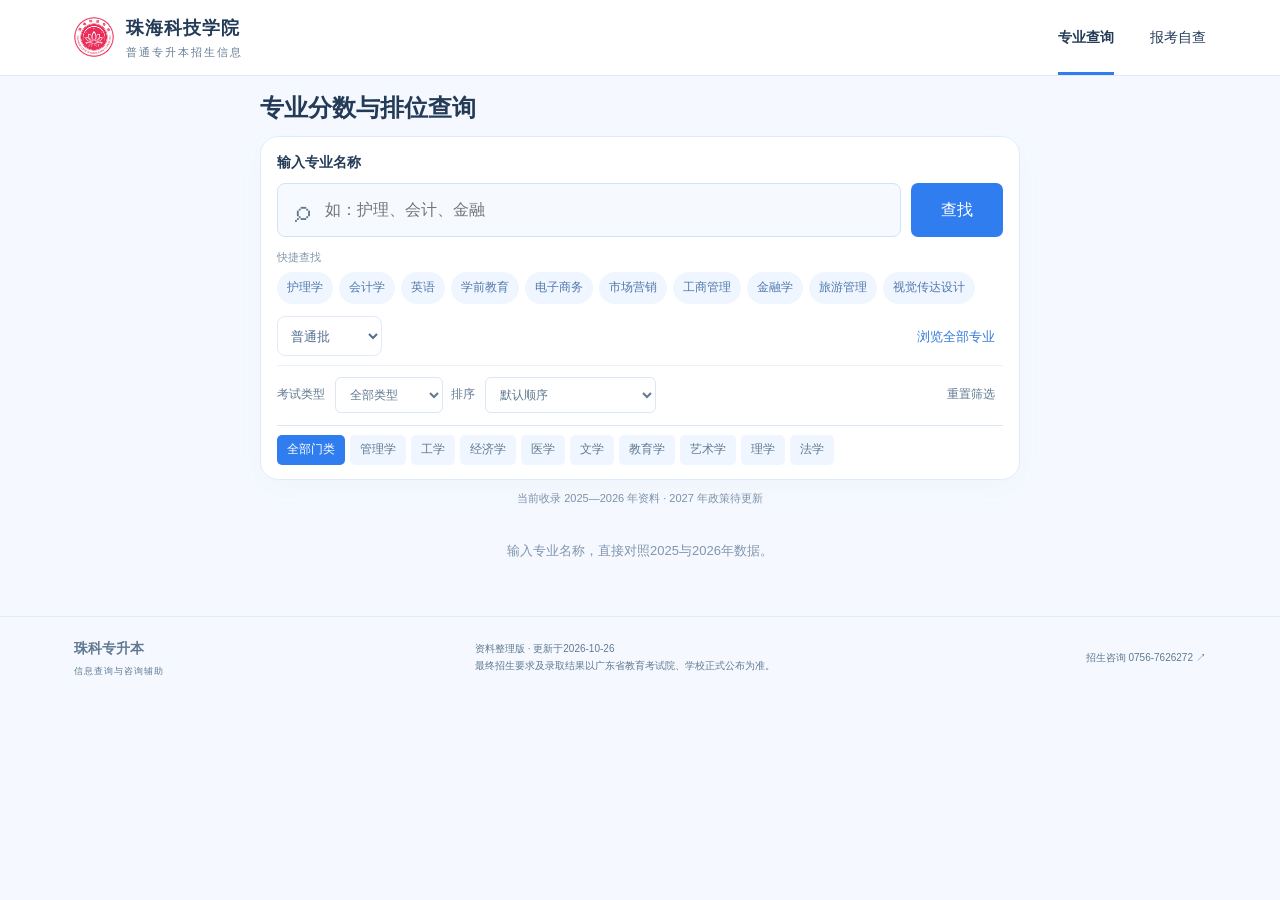
==== index.html @ 2c5d5de9 "Show filters, compact eligibility form and add school logo" ====
<!doctype html>
<html lang="zh-CN">
<head>
<meta charset="utf-8"><meta name="viewport" content="width=device-width,initial-scale=1,viewport-fit=cover">
<meta name="theme-color" content="#307df0"><meta name="description" content="珠海科技学院普通专升本专业、招生计划、历年分数排位与报考条件查询。免费使用，无需登录。">
<title>珠科专升本 · 招生信息查询</title>
<link rel="icon" href="favicon.svg" type="image/svg+xml"><link rel="stylesheet" href="style.css?v=20261026-9">
<script defer src="data.js?v=20261026-9"></script><script defer src="eligibility.js"></script><script defer src="comparison.js?v=20261026-9"></script><script defer src="app.js?v=20261026-9"></script>
</head>
<body>
<header class="header"><a class="brand" href="#majors"><img class="school-logo" src="school-logo.jpg" alt="珠海科技学院校徽" width="40" height="40"><span>珠海科技学院<small>普通专升本招生信息</small></span></a><nav aria-label="主导航"><a href="#majors" data-nav="majors">专业查询</a><a href="#eligibility" data-nav="eligibility">报考自查</a></nav></header>
<main>
<section id="majors" class="page">
<h1 class="query-heading">专业分数与排位查询</h1>
<section class="search-panel" aria-label="专业检索"><form id="searchForm" role="search"><label for="search" class="search-label">输入专业名称</label><div class="search-line"><div class="searchbox"><span aria-hidden="true">⌕</span><input id="search" type="search" placeholder="如：护理、会计、金融" aria-label="输入专业名称" enterkeyhint="search" autocomplete="off"></div><button type="submit" class="button search-submit">查找</button></div></form>
<div class="quick-search"><span>快捷查找</span><button data-query="护理学">护理学</button><button data-query="会计学">会计学</button><button data-query="英语">英语</button><button data-query="学前教育">学前教育</button><button data-query="电子商务">电子商务</button><button data-query="市场营销">市场营销</button><button data-query="工商管理">工商管理</button><button data-query="金融学">金融学</button><button data-query="旅游管理">旅游管理</button><button data-query="视觉传达设计">视觉传达设计</button></div>
<div class="primary-filters"><label><span class="sr-only">招生批次</span><select id="batch"><option>普通批</option><option>退役士兵批</option><option>建档立卡批</option></select></label><button id="browseAll" class="text-button">浏览全部专业</button></div>
<div class="advanced-filters" aria-label="专业筛选"><div class="filter-row"><label>考试类型<select id="exam"><option value="">全部类型</option><option>统考</option><option>校考</option><option>综合考查</option></select></label><label>排序<select id="sort"><option value="code">默认顺序</option><option value="min">2026最低分从低到高</option><option value="plan">计划人数从多到少</option></select></label><button id="reset" class="text-button">重置筛选</button></div><div id="categories" class="chips" aria-label="按学科门类筛选"></div></div>
</section>
<p class="query-notice">当前收录 2025—2026 年资料 · 2027 年政策待更新</p>
<p id="searchStart" class="search-start">输入专业名称，直接对照2025与2026年数据。</p>
<div id="resultSection" hidden><div class="results-bar"><p id="resultCount" aria-live="polite"></p></div>
<p id="batchNote" class="data-note"></p><div id="results" class="cards"></div><div class="load-more"><button id="loadMore" class="quiet" hidden>再显示12个专业</button></div></div>

</section>
<section id="eligibility" class="page" hidden><div class="page-heading"><p class="eyebrow">ELIGIBILITY CHECK</p><h1>报考条件自查</h1></div><div class="notice"><span class="dot"></span><p><strong>仅适用2026年。</strong>报名已结束，下一年度须核对新政策；结果仅供参考，专业限制另行核验。</p></div><div class="check-layout"><form id="checkForm" class="panel"><div class="section-heading"><h2>基本情况</h2><span class="muted">无需个人身份信息</span></div><div class="form-grid"><label>报考通道<select required name="route"><option value="">请选择</option><option value="normal">普通专升本</option><option value="veteran">退役大学生士兵专项</option></select></label><label>不得报考情形<select required name="excluded"><option value="">请选择</option><option value="no">无以下情形</option><option value="yes">存在以下任一情形</option><option value="unknown">不确定</option></select><small>普通高校非应届在校生（含保留学籍）；考试停考期内；刑事处罚尚在处罚期内。</small></label><label>户籍情况<select required name="hukou"><option value="">请选择</option><option value="gd">广东省户籍</option><option value="other">非广东省户籍</option><option value="unknown">不确定</option></select></label><label>专科毕业情况<select required name="education"><option value="">请选择</option><option value="current">普通高校应届专科毕业生</option><option value="previous">普通高校往届专科毕业生</option><option value="nonfull">成人教育 / 自考 / 网络教育专科</option><option value="other">其他或不确定</option></select></label></div><div id="conditionalFields"></div><button type="submit" class="button">查看自查结果 <span>→</span></button><button type="reset" class="text-button">重新填写</button><p class="muted privacy">答案仅在本页处理，不上传、不保存。</p></form></div><div id="checkResult" aria-live="polite"></div><details class="faq faq-group"><summary>常见问题（4）</summary><details><summary>外省户籍、往届毕业，可以报考吗？</summary><p>2026年普通专升本一般条件中，非广东户籍的相关通道仅面向符合条件的普通高校应届专科毕业生。退役大学生士兵另按专项政策核验。请查看政策原文，勿把本年度规则直接用于下一年度。</p></details><details><summary>自考、成人大专能报吗？</summary><p>按2026年政策，需具有广东户籍连续满3年，基本医疗保险与基本养老保险在广东缴费均累计满1年，并符合专科毕业证日期等要求。已办理2025年12月自考毕业但暂未领证的情形，须按文件进行毕业情况验证。</p></details><details><summary>退役士兵“免试”是否完全不用考？</summary><p>免文化课考试不等于完全免考。学校按专项简章组织综合考查；立功奖励等特殊情形另按政策执行。资格和前置专业要求仍须审核。</p></details><details><summary>达到去年的最低分，就一定能录取吗？</summary><p>不能据此确定。计划、报考人数、试题难度、科目组和志愿情况都会变化。不同科目或不同口径的排位也不能直接比较，最终以当年正式投档录取为准。</p></details></details><div class="policy-links"><a href="https://eea.gd.gov.cn/ptgk/content/post_4802287.html" target="_blank" rel="noopener">2026政策原文 ↗</a><a href="https://zsb.zcst.edu.cn/2025/1219/c4470a188655/page.htm" target="_blank" rel="noopener">招生简章 ↗</a></div></section>
</main>
<footer><div class="footer-brand">珠科专升本 <span>信息查询与咨询辅助</span></div><p>资料整理版 · 更新于2026-10-26<br>最终招生要求及录取结果以广东省教育考试院、学校正式公布为准。</p><a href="tel:07567626272">招生咨询 0756-7626272 ↗</a></footer>
<dialog id="shareDialog" aria-labelledby="shareTitle"><div class="dialog-top"><h2 id="shareTitle">分享这个专业</h2><button data-close aria-label="关闭分享">×</button></div><div class="share-content"><p>复制链接，发送到微信即可查询同一专业。</p><input id="shareUrl" readonly aria-label="专业分享链接"><button id="copyBtn" class="button">复制链接</button><p id="copyStatus" aria-live="polite"></p></div></dialog>
<div id="toast" role="status"></div><noscript>请启用浏览器 JavaScript 以使用查询功能。可直接在珠海科技学院招生网查看正式资料。</noscript>
</body></html>
---- style.css ----
:root{--green:#307df0;--leaf:#477cc7;--ink:#243b58;--muted:#697e96;--line:#e1eaf5;--cream:#f5f9ff;--lime:#dceeff;--white:#fff;--radius:14px}*{box-sizing:border-box}html{scroll-behavior:smooth;scroll-padding-top:95px}body{margin:0;background:var(--cream);color:var(--ink);font-family:-apple-system,BlinkMacSystemFont,"PingFang SC","Microsoft YaHei",sans-serif;line-height:1.65;font-size:15px}button,input,select{font:inherit}button,a,input,select,summary{-webkit-tap-highlight-color:transparent}button,a{touch-action:manipulation}a{color:inherit;text-decoration:none}button{cursor:pointer}button:disabled{opacity:.45;cursor:not-allowed}:focus-visible{outline:3px solid #77a78c;outline-offset:3px}button{border:0}button,select{min-height:42px}a[target]{overflow-wrap:anywhere}.header{height:94px;padding:0 5.8%;display:flex;align-items:center;gap:40px;border-bottom:1px solid var(--line);background:#f8fbff;position:sticky;top:0;z-index:10}.brand{display:flex;align-items:center;gap:12px;font-size:18px;font-weight:650;letter-spacing:1px}.brand small{font-size:11px;letter-spacing:2px;display:block;color:var(--muted);font-weight:400}.seal{width:44px;height:44px;background:var(--green);border:4px double #f5f8ed;color:#fff;border-radius:50%;display:grid;place-items:center;font-family:serif;font-size:14px;letter-spacing:0}.header nav{margin-left:auto;display:flex;gap:36px;height:100%;align-items:center}.header nav a{height:100%;display:flex;align-items:center;position:relative;font-size:14px}.header nav a.active{font-weight:650}.header nav a.active:after{content:"";height:3px;background:var(--green);position:absolute;bottom:0;left:0;right:0}.quiet{border:1px solid #dce7f5;background:transparent;padding:8px 15px;border-radius:7px;color:var(--green);font-size:13px;white-space:nowrap}.quiet:hover{background:#eaf3ff}main{max-width:1280px;margin:auto;padding:0 46px}.hero{min-height:402px;display:flex;position:relative;padding:50px 0 38px;overflow:hidden;align-items:center}.hero-copy{z-index:1;flex:1}.eyebrow{font-family:Arial,sans-serif;font-size:10px;letter-spacing:2px;font-weight:600;margin:0 0 16px;color:var(--leaf);text-transform:uppercase}.eyebrow span{border:1px solid #c7d3c6;border-radius:20px;letter-spacing:1px;padding:3px 9px;margin-left:8px}h1{font-size:47px;line-height:1.3;letter-spacing:1px;font-weight:600;margin:0 0 20px}h2{font-size:23px;letter-spacing:.5px;font-weight:600;margin:0}h3{margin:0 0 12px;font-weight:600;font-size:19px}.intro{font-size:15px;color:#607991;line-height:1.95;margin:0}.hero-links{display:flex;gap:30px;font-size:13px;margin-top:24px}.hero-links a{border-bottom:1px solid #9eafa1;padding-bottom:5px}.hero-links span{margin-left:15px}.hero-graphic{width:380px;height:320px;position:relative;flex-shrink:0;margin-right:16px}.orbit{position:absolute;border:1px solid #b9c7ab;border-radius:50%;width:288px;height:288px;left:42px;top:18px}.orbit.one{background:radial-gradient(ellipse at center,#e2e9c8,#f0f3e3 65%,transparent 67%)}.orbit.two{width:208px;height:307px;transform:rotate(43deg);left:83px;top:8px}.orbit.three{width:208px;height:307px;transform:rotate(-43deg);left:83px;top:8px}.graphic-center{position:absolute;left:90px;top:87px;width:200px;text-align:center;color:#365a48;font-size:54px;letter-spacing:10px;font-family:"Songti SC","SimSun",serif}.graphic-center small{display:block;font:11px -apple-system,sans-serif;letter-spacing:4px;margin-top:7px}.graphic-tag{position:absolute;bottom:0;left:113px;font-size:10px;letter-spacing:5px;color:#607991}.notice{display:flex;gap:12px;align-items:flex-start;padding:13px 19px;background:#edf5ff;border:1px solid #dbeaff;border-radius:8px;font-size:12px;color:#526d8f;margin-bottom:32px}.notice p{margin:0}.notice a{border-bottom:1px solid #819676;margin-left:6px}.dot{margin-top:7px;width:6px;height:6px;border-radius:50%;background:#5e9cf7;flex-shrink:0}.search-panel{background:#fff;border:1px solid var(--line);border-radius:var(--radius);padding:27px 30px 22px}.section-heading{display:flex;justify-content:space-between;align-items:center;gap:15px;margin-bottom:22px}.section-heading .eyebrow{font-size:9px;margin-bottom:5px}.muted{color:var(--muted);font-size:12px}.searchbox{display:flex;gap:13px;align-items:center;padding:0 17px;border:1px solid #dce7f5;border-radius:8px;background:#fff;height:55px}.searchbox>span{font-size:30px;color:#607991;line-height:1}.searchbox input{border:0;background:transparent;outline:none;width:100%;min-width:0;font-size:14px;color:var(--ink)}.searchbox:focus-within{outline:2px solid #78977d;outline-offset:1px}.searchbox kbd{font:12px monospace;color:#8b968a;border:1px solid #dce7f5;padding:0 6px;border-radius:3px}.filter-row{display:flex;gap:14px;align-items:center;margin-top:16px;flex-wrap:wrap}.filter-row label{display:flex;align-items:center;gap:10px;color:#607991;font-size:12px}.filter-row select{border:1px solid #dce7f5;background:white;border-radius:6px;color:#607991;padding:6px 28px 6px 10px;font-size:12px;min-height:36px}.text-button{color:#607991;background:transparent;font-size:12px;padding:8px}.filter-row .text-button{margin-left:auto}.chips{display:flex;gap:8px;flex-wrap:wrap;border-top:1px solid #dce7f5;margin-top:19px;padding-top:18px}.chip{background:#f0f6ff;border:1px solid transparent;border-radius:5px;padding:5px 13px;font-size:12px;color:#607991;min-height:32px}.chip.active{background:var(--green);color:#fff}.results-bar{display:flex;justify-content:space-between;align-items:center;margin:25px 0 9px;gap:10px}.results-bar p{font-size:13px;margin:0}.results-bar p b{font-size:20px;padding-right:4px;font-weight:600}.results-bar>div{display:flex;gap:8px}.results-bar .quiet{font-size:11px;min-height:34px;padding:5px 11px}.data-note{font-size:11px;line-height:1.8;color:#607991;margin:0 0 17px}.cards{display:grid;grid-template-columns:repeat(3,minmax(0,1fr));gap:16px}.major-card{border:1px solid var(--line);border-radius:12px;background:#fff;overflow:hidden;transition:border-color .15s}.major-card:hover{border-color:#879e83}.card-main{padding:21px 22px 15px}.card-meta{display:flex;justify-content:space-between;align-items:center;font-size:10px;letter-spacing:1px;margin-bottom:12px;color:#607991}.badge{background:#eaf3ff;color:#3779cf;letter-spacing:0;font-size:10px;padding:2px 7px;border-radius:4px}.badge.school{background:#fff4e9;color:#a66d2c}.major-card h3{font-size:18px;letter-spacing:.2px;line-height:1.6;margin-bottom:4px}.title-btn{padding:0;background:none;color:var(--ink);text-align:left;line-height:inherit;font:inherit;font-weight:inherit}.subline{color:#607991;font-size:11px;margin:0;min-height:20px}.metrics{display:grid;grid-template-columns:repeat(3,1fr);gap:8px;margin:20px 0 13px}.metric{min-width:0}.metric small{display:block;font-size:10px;color:#607991;white-space:nowrap}.metric strong{display:block;font-size:25px;font-weight:550;font-variant-numeric:tabular-nums;letter-spacing:-.5px;line-height:1.5}.metric strong.empty{font-size:17px;line-height:2.2;color:#607991}.restriction{margin:0;min-height:37px;max-height:37px;overflow:hidden;color:#607991;font-size:10px;line-height:1.8}.card-bottom{background:#f8fbff;display:flex;justify-content:space-between;align-items:center;border-top:1px solid #dce7f5;padding:10px 22px;font-size:11px}.compare-check{display:flex;gap:5px;align-items:center;color:#607991;cursor:pointer}.compare-check input{accent-color:var(--green);margin:0;width:13px;height:13px}.detail-btn{background:none;color:#607991;font-size:11px;padding:0;min-height:25px}.help-strip{display:flex;justify-content:space-between;align-items:center;background:#eaf3ff;border-radius:12px;margin:32px 0 52px;padding:27px 30px;gap:18px}.help-strip strong{font-size:18px;font-weight:550}.help-strip p{font-size:12px;color:#607991;margin:6px 0 0}.button{display:inline-flex;justify-content:center;align-items:center;gap:22px;padding:12px 22px;border-radius:7px;background:var(--green);color:white;font-size:13px;min-height:45px}.button:hover{background:#246ad1}.button span{margin-left:auto}footer{border-top:1px solid var(--line);padding:26px 5.8%;display:flex;justify-content:space-between;align-items:center;gap:25px;font-size:11px;color:#607991;max-width:1440px;margin:auto}.footer-brand{font-size:16px;font-weight:600;color:#607991}.footer-brand span{display:block;font-size:10px;font-weight:400;margin-top:4px;letter-spacing:1px}footer p{margin:0}footer>a{color:#607991}.page-heading{padding:48px 0 22px}.page-heading h1{font-size:36px;margin-bottom:12px}.page-heading>p:last-child{color:var(--muted);font-size:14px}.panel{background:white;border:1px solid var(--line);border-radius:var(--radius);padding:28px}.check-layout{display:grid;grid-template-columns:2fr 1fr;gap:24px;align-items:start}.form-grid{display:grid;grid-template-columns:1fr 1fr;gap:22px;margin-bottom:24px}.form-grid label,.field{font-size:13px;color:#607991;display:flex;flex-direction:column;gap:8px}.form-grid select,.field select{display:block;width:100%;border:1px solid #dce7f5;color:#607991;background:#fafcf7;border-radius:7px;padding:11px;font-size:12px}.form-grid small{font-size:10px;line-height:1.8;color:#607991}.privacy{margin:18px 0 0}.side-panel{background:#eef6ff;padding:30px}.side-panel p{font-size:13px;color:#607991}.side-panel a{display:block;font-size:12px;margin:17px 0;text-decoration:underline;text-underline-offset:4px}.mini-icon{font-size:24px;display:block;margin-bottom:20px;color:#607991}.result-panel{border-left:5px solid #6a9164;margin:25px 0}.result-panel.warn{border-left-color:#ba9855}.result-panel h2{font-size:21px}.result-panel p,.result-panel li{font-size:13px}.result-panel a{font-size:12px;text-decoration:underline}.faq{margin:40px 0 50px;max-width:850px}.faq h2{margin-bottom:20px}details{background:white;border:1px solid var(--line);border-radius:8px;margin:12px 0;padding:15px 20px}summary{cursor:pointer;font-size:14px;font-weight:500}details p{font-size:13px;color:#607991}.resource-tabs{display:flex;gap:10px;margin:16px 0 24px;flex-wrap:wrap}.resource-grid{display:grid;grid-template-columns:repeat(2,minmax(0,1fr));gap:16px}.resource{display:flex;gap:17px;padding:23px;border-radius:12px;border:1px solid var(--line);background:white;align-items:flex-start}.file-icon{background:#edf2e3;color:#607991;padding:10px;font-size:11px;border-radius:7px;flex-shrink:0}.resource h3{font-size:15px;margin:0 0 8px}.resource p{font-size:11px;color:#607991;margin:0 0 10px}.resource a{font-size:12px;text-decoration:underline;text-underline-offset:3px}.methodology{margin:32px 0 50px;font-size:13px}.methodology ul{padding-left:20px;line-height:2.1}.methodology p{color:#607991}.methodology .button{margin-top:10px}dialog{border:1px solid #dce7f5;box-shadow:0 24px 100px #193c3533;border-radius:15px;width:min(920px,94vw);max-height:88vh;padding:0;color:var(--ink);background:#fff}dialog::backdrop{background:#122b2777;backdrop-filter:blur(4px)}.dialog-top{padding:15px 24px;display:flex;justify-content:space-between;align-items:center;border-bottom:1px solid var(--line);background:#f5f9ff;position:sticky;top:0;z-index:1}.dialog-top>span{font-size:12px;color:#607991}.dialog-top h2{font-size:18px}.dialog-top button{font-size:27px;line-height:1;background:transparent;color:#607991;padding:0 5px;min-height:32px}#detailContent{padding:25px 30px}.detail-heading{display:flex;align-items:start;justify-content:space-between;gap:10px;margin-bottom:20px}.detail-heading h2{font-size:27px}.detail-heading p{font-size:12px;color:#607991;margin:6px 0}.detail-actions{display:flex;gap:8px}.detail-section{border-top:1px solid var(--line);padding-top:20px;margin-top:20px}.detail-section h3{font-size:16px}.detail-section p{font-size:13px}.table-wrap{overflow-x:auto;-webkit-overflow-scrolling:touch;margin-bottom:10px}table{border-collapse:collapse;width:100%;font-size:12px;min-width:600px}th,td{text-align:left;padding:12px 11px;border-bottom:1px solid var(--line);white-space:nowrap}th{background:#edf5ff;color:#607991;font-size:11px;font-weight:500}td .small{display:block;font-size:10px;color:#607991}.detail-grid{display:grid;grid-template-columns:1fr 1fr;gap:12px}.detail-grid p{margin:0;padding:13px;background:#f0f6ff;border-radius:8px;font-size:13px}.detail-grid small{display:block;font-size:11px;color:#607991;margin-bottom:4px}.source-links{display:flex;flex-wrap:wrap;gap:10px;font-size:11px}.source-links a{border:1px solid #dce7f5;border-radius:5px;padding:6px 9px}.detail-remark{padding:11px 14px;background:#fff6e9;color:#8c7c58;font-size:11px}.subject-list{display:flex;gap:8px;flex-wrap:wrap;margin:14px 0}.subject-list span{background:#edf5ff;border-radius:5px;padding:7px 12px;font-size:12px}.books{font-size:12px!important;color:#607991}.empty-state{grid-column:1/-1;text-align:center;padding:55px 20px;background:white;border:1px dashed #dce7f5;border-radius:12px}.empty-state p{color:#607991;font-size:13px}.share-content{padding:25px}.share-content p{font-size:13px}.share-content input{padding:12px;border:1px solid #dce7f5;width:100%;margin-bottom:16px;border-radius:7px;font-size:12px;color:#607991}.share-content .button{width:100%}#compareContent{padding:20px}#compareContent p{font-size:12px;color:#607991}#toast{position:fixed;left:50%;bottom:25px;transform:translateX(-50%);background:#315c96;color:white;border-radius:8px;max-width:90%;padding:12px 23px;font-size:12px;z-index:100;display:none}.presentation{font-size:18px}.presentation main{max-width:1450px}.presentation .major-card h3{font-size:22px}.presentation .metric strong{font-size:33px}.presentation .restriction{font-size:13px;max-height:48px;min-height:48px}.presentation .metric small{font-size:12px}body:has(dialog[open]){overflow:hidden}[hidden]{display:none!important}
@media(min-width:1500px){.hero{min-height:430px}}
@media(max-width:1050px){main{padding:0 28px}.header{gap:20px;padding:0 28px}.header nav{gap:24px}.hero-graphic{width:300px;transform:scale(.85);margin-right:-20px}.hero h1{font-size:42px}.cards{grid-template-columns:repeat(2,minmax(0,1fr))}.filter-row{gap:10px}.check-layout{grid-template-columns:1fr}.side-panel{display:none}}
@media(max-width:650px){body{font-size:14px}.header{height:76px;padding:0 18px;gap:10px;flex-wrap:wrap;align-content:center}.brand{font-size:15px;gap:8px;letter-spacing:.5px}.brand small{font-size:8px;letter-spacing:1px}.seal{height:35px;width:35px;font-size:11px;border-width:3px}.header nav{gap:15px}.header nav a{font-size:11px;height:45px}.header>button{display:none}main{padding:0 18px}.hero{padding:35px 0 28px;min-height:300px}.hero .eyebrow{font-size:7px;letter-spacing:1.2px}.eyebrow span{font-size:8px}.hero h1{font-size:35px;margin-bottom:15px}.intro{font-size:12px}.hero-graphic{position:absolute;right:-133px;top:60px;transform:scale(.65);opacity:.32;z-index:0}.hero-copy{position:relative;z-index:1}.hero-links{gap:20px;font-size:10px;margin-top:18px}.hero-links span{margin-left:5px}.notice{font-size:10px;padding:12px 14px;margin-bottom:22px;gap:8px}.notice a{display:inline-block;margin-left:0}.search-panel{padding:20px 17px}.section-heading{margin-bottom:17px}.section-heading h2{font-size:19px}.section-heading .muted{font-size:9px}.section-heading .eyebrow{font-size:7px;letter-spacing:1.5px}.searchbox{height:48px;padding:0 11px;gap:8px}.searchbox input{font-size:12px}.searchbox kbd{display:none}.searchbox>span{font-size:24px}.filter-row{display:grid;grid-template-columns:1fr 1fr;gap:9px}.filter-row label{display:flex;gap:5px;font-size:10px}.filter-row select{width:100%;min-width:0;font-size:10px;padding-left:5px;padding-right:15px}.filter-row .text-button{grid-column:2;justify-self:end;margin-top:-2px;padding:0;min-height:22px;font-size:10px}.chips{margin-top:12px;padding-top:13px;gap:6px}.chip{padding:4px 9px;font-size:10px;min-height:29px}.results-bar{margin-top:20px}.results-bar p{font-size:11px}.results-bar p b{font-size:19px}.results-bar .quiet{font-size:9px;padding:5px 8px;min-height:31px}.data-note{font-size:9px}.cards{grid-template-columns:1fr;gap:13px}.card-main{padding:19px 20px 13px}.major-card h3{font-size:19px}.card-meta{font-size:10px;margin-bottom:8px}.metrics{margin:17px 0 12px}.metric strong{font-size:28px}.metric small{font-size:10px}.restriction{font-size:10px;min-height:18px;max-height:36px}.card-bottom{padding:9px 20px}.help-strip{padding:22px 20px;flex-direction:column;align-items:stretch;margin:24px 0 35px}.help-strip strong{font-size:17px}.help-strip .button{margin-top:2px}.help-strip p{font-size:11px}footer{padding:22px 20px;flex-wrap:wrap;gap:15px}footer p{font-size:9px}.footer-brand{font-size:14px}.footer-brand span{font-size:9px}footer>a{font-size:10px;width:100%}.page-heading{padding-top:32px}.page-heading h1{font-size:29px}.page-heading>p:last-child{font-size:12px}.panel{padding:22px 19px}.check-layout{gap:15px}.form-grid{grid-template-columns:1fr;gap:17px}.form-grid label,.field{font-size:12px}.form-grid select,.field select{font-size:12px}.privacy{font-size:10px}.faq{margin-top:30px}.faq h2{font-size:20px}details{padding:14px 16px}summary{font-size:12px}details p{font-size:12px}.resource-grid{grid-template-columns:1fr}.resource{padding:20px 16px;gap:12px}.resource h3{font-size:14px}.resource-tabs{gap:6px}.methodology{font-size:12px;padding:22px 18px}.methodology h2{font-size:21px}dialog{width:100vw;max-height:94vh;border-radius:15px 15px 0 0;margin:auto 0 0;max-width:none;border:0}.dialog-top{padding:12px 18px}#detailContent{padding:20px 18px}.detail-heading{flex-direction:column;gap:15px}.detail-heading h2{font-size:24px}.detail-heading p{font-size:11px}.detail-grid{gap:8px}.detail-grid p{font-size:12px;padding:12px}.detail-grid small{font-size:10px}.detail-section p{font-size:12px}.detail-section h3{font-size:15px}.subject-list span{font-size:11px;padding:6px 9px}.source-links{font-size:10px}.detail-remark{font-size:10px}.table-wrap:after{content:'↔ 左右滑动查看完整表格';display:block;font-size:10px;color:#607991;margin-top:8px}.desktop{display:none}}
@media(max-width:650px){.filter-row{grid-template-columns:repeat(2,minmax(0,1fr))}.filter-row label{white-space:nowrap;min-width:0}.filter-row select{flex:1}.page-heading{scroll-margin-top:76px}}
@media(max-width:380px){.header{padding:0 12px;gap:6px}.brand{font-size:13px;gap:6px}.brand small{font-size:7px}.seal{width:30px;height:30px}.header nav{gap:11px}.header nav a{font-size:10px}.hero h1{font-size:31px}.search-panel{padding:18px 13px}.section-heading .muted{font-size:8px}}
@media print{.header,footer,.detail-actions,.dialog-top button,.quiet,.button,.help-strip{display:none!important}dialog[open]{position:static;display:block;max-height:none;width:100%;border:0;box-shadow:none}dialog[open]~*{display:none}body:has(dialog[open])>main,body:has(dialog[open])>header{display:none}body{background:white}.table-wrap{overflow:visible}table{min-width:0}}

/* Search-first refresh: bright blue, compact results, details on demand. */
.header{background:#fff}.seal{border:0;border-radius:13px;font-family:inherit;background:linear-gradient(140deg,#62acff,#397cec)}
.hero{min-height:0;padding:42px 0 25px;justify-content:space-between;gap:20px}.hero h1{font-size:36px;line-height:1.4;margin-bottom:12px;letter-spacing:0}.hero h1 span{color:#3982ec}.hero .eyebrow{margin-bottom:12px;letter-spacing:2px;color:#7b91ad}.hero .intro{font-size:14px}.hero-label{font-size:13px;color:#7c9bc3;display:flex;align-items:center;gap:20px}.hero-label span{font-size:64px;color:#a0ceff}
.search-panel{border:1px solid #e1ecfb;box-shadow:0 8px 28px #5087cd09;padding:26px 28px;border-radius:18px}.search-label{display:block;font-size:15px;font-weight:600;margin-bottom:12px}.search-line{display:flex;gap:10px}.searchbox{flex:1;min-width:0;background:#f6faff;border:1px solid #d1e3fa;height:54px}.searchbox input{font-size:16px}.searchbox:focus-within{outline-color:#78aff8}.search-submit{min-width:92px;font-size:16px;gap:0;padding:10px 22px;background:#307df0}.quick-search{display:flex;gap:8px;align-items:center;flex-wrap:wrap;margin:16px 0 18px;font-size:12px}.quick-search>span{color:#8397ae;margin-right:3px}.quick-search button{border-radius:20px;background:#f0f6ff;color:#5079ad;padding:5px 14px;font-size:12px;min-height:34px}.primary-filters{display:flex;align-items:center;gap:10px}.primary-filters select{border:1px solid #e0eafa;border-radius:8px;background:#fff;color:#526e90;font-size:13px;padding:6px 9px;min-height:40px}.primary-filters .text-button{margin-left:auto;color:#357adb;font-size:13px}.advanced-filters{padding:12px 0 0;border:0;border-top:1px solid #eef2f8;border-radius:0;margin:16px 0 0;background:transparent}.advanced-filters>summary{font-size:12px;color:#7b8ea7}.advanced-filters .filter-row{margin-top:12px}.query-notice{font-size:11px;color:#7d91a9;text-align:center;margin:13px 0 0}.search-start{text-align:center;padding:34px 12px 20px}.search-start>span{color:#90bcf3;font-size:40px;line-height:1}.search-start h2{font-size:17px;font-weight:500;margin:5px 0 7px}.search-start p{font-size:12px;color:#8195ad;margin:0}.result-tools{position:relative;padding:0;border:0;margin:0;background:none}.result-tools summary{font-size:12px;color:#6c84a1;padding:8px}.result-tools summary span{background:#e9f2ff;border-radius:10px;padding:1px 6px;font-size:11px}.result-tools>div{position:absolute;right:0;top:100%;background:#fff;box-shadow:0 6px 22px #29436f18;border:1px solid #deebfc;border-radius:10px;padding:10px;display:flex;gap:7px;z-index:2}.results-bar{margin-top:22px}.cards{gap:14px}.card-main{padding:18px 20px 0}.compact-title{display:flex;justify-content:space-between;align-items:start;gap:10px}.compact-title .badge{flex-shrink:0;margin-top:4px}.major-card h3{font-size:18px;line-height:1.5;margin-bottom:5px}.major-card:hover{border-color:#93bdf3}.subline{font-size:11px;color:#8497ae}.metrics{margin:15px 0 12px}.metric small{font-size:11px;color:#7b90a9}.metric strong{font-size:25px;color:#315f9e}.card-bottom{padding:7px 20px;background:#fcfdff;border-top-color:#eef3fa}.detail-btn{color:#387bd8;min-height:35px;font-size:12px}.compare-check{font-size:11px}.compare-check input{width:16px;height:16px}.load-more{text-align:center;margin-top:18px}.help-strip{background:#eaf4ff;border:1px solid #deecfc;margin-top:25px;padding:22px 25px}.help-strip .button{background:#fff;color:#357bd9;border:1px solid #d6e6fc}.help-strip strong{font-size:17px}.help-strip p{color:#748da9}.sr-only{position:absolute;width:1px;height:1px;padding:0;margin:-1px;overflow:hidden;clip:rect(0,0,0,0);white-space:nowrap;border:0}#resultSection{scroll-margin-top:105px}.history-mobile{display:none}.detail-fold{padding:16px;margin-top:15px}.detail-fold summary{font-size:14px;color:#3975c4}.detail-fold[open] summary{margin-bottom:15px}.detail-remark{color:#916e40}.quiet:hover{background:#edf5ff}.button:hover{background:#226ddc}dialog{background:#fff}dialog::backdrop{background:#223e5e66}.notice{background:#eef6ff;border-color:#dbeaff;color:#526d8f}.notice a{border-color:#9dbde7}.form-grid select,.field select{background:#f7faff}.file-icon{background:#edf5ff}#checkForm .section-heading{flex-wrap:wrap}
@media(max-width:650px){
 .header{height:auto;min-height:100px;display:block;padding:15px 20px 0}.brand{font-size:16px;gap:9px}.brand small{font-size:9px;letter-spacing:1px}.seal{width:35px;height:35px}.header nav{height:40px;justify-content:space-between;margin-top:9px;gap:12px}.header nav a{height:40px;font-size:13px;padding:0 8px}.header nav a.active:after{height:3px;border-radius:3px}.header>button{display:none}main{padding:0 18px}.hero{padding:25px 2px 20px;min-height:0}.hero h1{font-size:28px;margin-bottom:10px}.hero .eyebrow{font-size:10px;margin-bottom:9px}.hero .intro{font-size:11px}.hero-label{display:none}.search-panel{padding:20px 16px;border-radius:16px}.search-label{font-size:14px;margin-bottom:10px}.search-line{gap:8px}.searchbox{padding:0 10px;height:49px}.searchbox input{font-size:16px}.searchbox>span{font-size:24px}.search-submit{min-width:64px;padding:9px 14px;font-size:14px}.quick-search{gap:6px;margin:13px 0}.quick-search>span{font-size:10px;margin-right:0}.quick-search button{font-size:11px;padding:4px 10px;min-height:34px}.primary-filters{gap:7px;flex-wrap:wrap}.primary-filters select{font-size:12px;padding:6px;min-height:38px}.primary-filters .text-button{font-size:11px;padding:4px 0;min-height:38px}.advanced-filters{margin-top:12px;padding-top:10px}.advanced-filters summary{font-size:11px}.query-notice{font-size:10px;line-height:1.8}.search-start{padding:28px 0 10px}.search-start h2{font-size:16px}.search-start p{font-size:11px}.help-strip{padding:20px;margin:24px 0 28px;flex-direction:row;align-items:center;gap:12px}.help-strip strong{font-size:14px}.help-strip p{font-size:10px}.help-strip .button{font-size:12px;min-width:88px;padding:9px 11px;gap:8px}.help-strip .button span{display:none}.cards{gap:12px}.card-main{padding:15px 17px 0}.major-card h3{font-size:17px}.metrics{margin:12px 0 10px}.metric strong{font-size:25px}.metric small{font-size:11px}.card-bottom{padding:4px 17px}.results-bar p{font-size:12px}.results-bar p b{font-size:19px}.result-tools summary{font-size:11px}.data-note{font-size:10px}.history-mobile{display:grid;gap:12px}.history-desktop{display:none}.history-card{border:1px solid #e2ecfa;border-radius:11px;padding:14px;background:#f9fbff}.history-card h4{font-size:14px;color:#3578ce;margin:0 0 3px}.history-card>p{font-size:11px;color:#7b8ea6;margin:0 0 10px}.history-card dl{display:grid;grid-template-columns:repeat(3,minmax(0,1fr));gap:12px 8px;margin:0}.history-card dt{font-size:10px;color:#7d90a9}.history-card dd{font-size:18px;margin:0;color:#315f9e;font-variant-numeric:tabular-nums}.detail-fold summary{font-size:13px}#resultSection{scroll-margin-top:120px}.page-heading{scroll-margin-top:120px}.presentation .major-card h3{font-size:20px}
}
@media(max-width:360px){main{padding:0 12px}.header{padding-left:16px;padding-right:16px}.hero h1{font-size:26px}.search-panel{padding:17px 13px}.quick-search{gap:5px}.quick-search button{padding:4px 8px}.primary-filters .text-button{font-size:10px}.help-strip{padding:17px}.help-strip strong{font-size:13px}}
@media print{.history-mobile{display:none!important}.history-desktop{display:block!important}.detail-fold:not([open])>*:not(summary){display:block!important}}

/* Inline annual comparison, compact mobile-first layout. */
main{max-width:1120px}.header{height:76px}.header nav{margin-left:auto}.query-heading{font-size:24px;line-height:1.5;letter-spacing:0;margin:23px 0 15px}.search-panel{padding:20px 24px}.search-label{font-size:14px;margin-bottom:9px}.quick-search{margin:11px 0}.advanced-filters{margin-top:11px;padding-top:9px}.query-notice{margin:9px 0;font-size:11px}.search-start{padding:24px 0 30px;margin:0;text-align:center;font-size:13px;color:#8195ad}.results-bar{margin:18px 0 7px}.data-note{font-size:11px;line-height:1.75;margin-bottom:14px}.cards{grid-template-columns:repeat(2,minmax(0,1fr));align-items:start;gap:16px}.major-card{padding:18px 20px 8px;scroll-margin-top:92px}.major-card h2{font-size:19px;line-height:1.5;letter-spacing:0;margin:0 0 4px}.subline{margin:0 0 12px}.year-comparison{width:100%;min-width:0;table-layout:fixed;font-size:14px;margin:0}.year-comparison th,.year-comparison td{padding:10px 4px;text-align:center;white-space:normal;border-bottom:1px solid #edf2f9;overflow-wrap:anywhere}.year-comparison th:first-child{width:26%;text-align:left}.year-comparison thead th{font-size:12px;color:#607c9c;background:#f3f8ff;font-weight:500}.year-comparison thead th span{display:block;font-size:10px;font-weight:400}.year-comparison tbody th{background:transparent;color:#607991;font-size:12px;font-weight:400}.year-comparison td{font-size:19px;color:#315f9e;font-weight:600;font-variant-numeric:tabular-nums}.year-comparison .delta{color:#667e99;font-size:16px;font-weight:500}.admission-counts{margin:11px 0 8px;font-size:12px;line-height:1.9;color:#7589a0}.admission-counts span{display:block}.admission-counts b{font-weight:600;color:#486784}.major-fold{border:0;border-top:1px solid #edf2f9;border-radius:0;padding:11px 0;margin:0;background:transparent}.major-fold>summary{font-size:12px;color:#577aa6;font-weight:400}.major-fold[open]>summary{margin-bottom:10px}.requirements-body p{font-size:12px;line-height:1.85;margin:10px 0;color:#536b85;overflow-wrap:anywhere}.requirements-body b{font-weight:600}.requirements-body .requirements-year{color:#899caf;font-size:10px;margin-top:0}.requirements-body .muted{font-size:10px;color:#8597ab}.requirement-links{display:flex;gap:12px;flex-wrap:wrap;font-size:11px;color:#3278d5}.requirement-links a{text-decoration:underline;text-underline-offset:3px}.major-share{border-top:1px solid #edf2f9;display:flex;justify-content:flex-end;padding:3px 0}.major-share button{padding:3px 0;background:transparent;font-size:11px;color:#8196b1;min-height:33px}.music-note{background:#fff8ee;color:#916f43;font-size:11px;line-height:1.7;border-radius:6px;margin:7px 0 10px;padding:8px 10px}.veteran-plan{padding:15px;background:#f3f8ff;border-radius:8px;margin-bottom:12px;color:#6887ac;font-size:12px;display:flex;justify-content:space-between;align-items:center}.veteran-plan strong{font-size:26px;font-weight:600;color:#315f9e}.veteran-plan small{font-size:12px;font-weight:400;margin-left:5px}.teacher-tools{padding:0;border:0;background:none;margin:0}.teacher-tools summary{font-size:11px;color:#7a91ad}.teacher-tools>div{display:flex;flex-wrap:wrap;gap:8px;margin-top:10px}.teacher-tools .quiet{font-size:11px}.shared-target{border-color:#83b4f1;box-shadow:0 0 0 2px #e0edff}.presentation .major-card h2{font-size:23px}.presentation .year-comparison td{font-size:25px}.presentation .year-comparison th{font-size:14px}.presentation .admission-counts{font-size:14px}.load-more{margin-bottom:25px}footer{margin-top:24px;padding-top:20px;padding-bottom:20px;font-size:10px;flex-wrap:wrap}.footer-brand{font-size:14px}.footer-brand span{font-size:9px}.page-heading{padding-top:26px}.page-heading .eyebrow{display:none}.page-heading h1{font-size:28px}
@media(max-width:650px){.header{height:auto;min-height:95px;padding:12px 18px 0}.header nav{margin-top:7px;height:37px;justify-content:flex-start;gap:36px}.header nav a{height:37px;font-size:13px;padding:0 4px}.query-heading{font-size:20px;margin:17px 0 12px}.search-panel{padding:16px 15px}.searchbox{height:46px}.quick-search{margin:10px 0}.primary-filters select{min-height:34px}.primary-filters .text-button{min-height:34px}.advanced-filters{margin-top:9px;padding-top:8px}.query-notice{font-size:10px}.search-start{font-size:12px;padding:22px 0 26px}.cards{grid-template-columns:1fr;gap:13px}.major-card{padding:15px 15px 6px;scroll-margin-top:110px}.major-card h2{font-size:17px}.subline{font-size:10px;margin-bottom:9px}.year-comparison th,.year-comparison td{padding:8px 3px}.year-comparison thead th{font-size:11px}.year-comparison tbody th{font-size:11px}.year-comparison td{font-size:20px}.year-comparison .delta{font-size:16px}.admission-counts{font-size:11px;margin:9px 0 7px}.major-fold{padding:10px 0}.major-fold summary{font-size:12px}.data-note{font-size:10px}.teacher-tools{width:100%;border-top:1px solid #e5edf8;padding-top:12px}.teacher-tools summary{font-size:11px}.teacher-tools .quiet{min-height:36px}footer{gap:12px;margin-top:16px}.footer-brand{display:none}footer p{font-size:9px}footer>a{width:auto}.presentation .year-comparison td{font-size:23px}.presentation .year-comparison th{font-size:12px}#resultSection{scroll-margin-top:110px}}
@media(max-width:360px){.query-heading{font-size:19px}.major-card{padding-left:12px;padding-right:12px}.year-comparison td{font-size:18px}.year-comparison .delta{font-size:15px}.year-comparison thead th{font-size:10px}.year-comparison tbody th{font-size:10px}.presentation .year-comparison td{font-size:21px}}
@media print{.search-panel,.query-heading,.query-notice,.results-bar,.load-more,.major-share,.teacher-tools{display:none!important}.cards{display:block}.major-card{break-inside:avoid;margin-bottom:18px}.year-comparison{min-width:0}}

#toast{pointer-events:none}

/* Mobile reading: fewer controls and balanced expanded information. */
.major-title-toggle{font:inherit;color:inherit;line-height:inherit;text-align:left;padding:0;background:none;min-height:0}.major-title-toggle:focus-visible{outline:2px solid #85b5f2;outline-offset:4px}.major-card{overflow:visible}.requirements{margin-top:4px;padding:0;border-top:1px solid #e6eef8}.requirements>summary{position:relative;min-height:47px;line-height:24px;padding:11px 0;font-size:13px;color:#456eaa}.requirements>summary>span{font-size:10px;color:#95a6ba;font-weight:400;margin-left:10px}.requirements[open]>summary{margin-bottom:0}.requirements-body{padding:15px 14px 9px;margin:0 -3px 10px;background:#f7faff;border:1px solid #e8eff9;border-radius:10px}.requirements-body .requirements-year{font-size:10px;letter-spacing:1px;color:#8da2bc;margin:0 0 15px}.requirement-block{margin:0 0 19px}.requirement-block h3{font-size:13px;font-weight:600;margin:0 0 9px;color:#52729a;line-height:1.5}.requirement-block p{font-size:14px;line-height:1.9;color:#405b78;margin:0;overflow-wrap:anywhere}.exam-subjects{display:flex;gap:7px;flex-wrap:wrap}.exam-subjects span{padding:5px 9px;border:1px solid #e0eafa;background:#fff;border-radius:6px;font-size:13px;color:#4e6d92;line-height:1.7}.fee-grid{display:grid;grid-template-columns:.65fr 1.2fr 1.2fr;gap:7px}.fee-grid>div{background:#fff;border:1px solid #e4edf8;border-radius:8px;padding:10px 8px;min-width:0}.fee-grid small{display:block;font-size:10px;white-space:nowrap;color:#8a9db5;margin-bottom:5px}.fee-grid b{font-size:17px;font-weight:550;color:#446c9f;line-height:1.5;white-space:nowrap}.fee-grid em{font-size:10px;font-style:normal;font-weight:400;margin-left:3px;color:#8a9db5}.outline-read{display:flex;align-items:center;justify-content:space-between;gap:12px;padding:13px 14px;background:#e7f1ff;border:1px solid #d8e7fc;border-radius:9px;margin:4px 0 18px;color:#3779cf;font-size:14px;font-weight:550;min-height:65px}.outline-read small{display:block;font-size:11px;font-weight:400;color:#7a98bf;margin-top:3px}.outline-read>span:last-child{font-size:20px;font-weight:400}.book-block p{font-size:12px;line-height:1.9;color:#7188a3}.requirements-body .requirement-footnote{font-size:10px;color:#95a5b9;line-height:1.85;border-top:1px solid #e2ebf7;padding-top:10px;margin:0}.requirement-footnote a{color:#7898be;display:inline-block}.major-share{border-top:0;padding-top:0}.major-share button{min-height:30px}.cards{align-items:start}footer{justify-content:space-between}.year-comparison tbody th{font-size:12px}.admission-counts{font-size:12px}
@media(max-width:650px){.major-card{padding:16px 16px 6px}.major-card h2{font-size:18px;line-height:1.5}.requirements-body{padding:16px 13px 10px;margin-left:-3px;margin-right:-3px}.requirement-block p{font-size:14px;line-height:1.95}.requirement-block h3{font-size:13px}.exam-subjects span{font-size:12px}.year-comparison td{font-size:21px}.year-comparison .delta{font-size:17px}.year-comparison tbody th{font-size:11px}.admission-counts{font-size:11px;line-height:1.95}.requirements>summary{font-size:13px;min-height:47px}.fee-grid b{font-size:16px}.fee-grid>div{padding:9px 7px}.fee-grid em{font-size:9px;margin-left:2px}.book-block p{font-size:12px;line-height:1.9}footer{padding-bottom:calc(22px + env(safe-area-inset-bottom))}}
@media(max-width:360px){.major-card{padding-left:13px;padding-right:13px}.requirements-body{padding-left:11px;padding-right:11px}.fee-grid{gap:5px;grid-template-columns:.6fr 1.2fr 1.2fr}.fee-grid>div{padding:9px 5px}.fee-grid b{font-size:14px}.fee-grid em{font-size:8px}.fee-grid small{font-size:9px}.requirements>summary>span{margin-left:7px;font-size:9px}.outline-read{font-size:13px;padding:12px}.requirement-block p{font-size:13px}.year-comparison td{font-size:19px}}

.major-card:focus{outline:none}:focus-visible{outline-color:#85b5f2}

/* Integrated admissions data and requirements */
.year-comparison tbody tr:nth-child(3){border-top:2px solid #e1eafa}.year-comparison tbody tr:nth-child(n+3) td{font-size:17px}.year-comparison th:first-child{width:30%}.year-comparison tbody th{font-size:11px}.requirement-list{margin:0}.requirement-list>div{display:grid;grid-template-columns:64px minmax(0,1fr);gap:12px;padding:12px 0;border-bottom:1px solid #e3ebf5}.requirement-list>div:first-child{padding-top:0}.requirement-list>div:last-child{border-bottom:0}.requirement-list dt{font-size:12px;color:#6d85a2;line-height:1.9}.requirement-list dd{margin:0;font-size:13px;line-height:1.9;color:#405b78;overflow-wrap:anywhere}.fees-inline{display:flex;flex-wrap:wrap;gap:2px 16px}.fees-inline span{display:block}.requirement-list dd.books-inline{font-size:12px;color:#71859f}.requirements-body{padding:14px;margin-bottom:8px}.requirements-body .outline-read{min-height:48px;margin:7px 0 12px;padding:10px 12px;font-size:13px}.outline-read small{font-size:10px}.quick-search>span{width:100%;font-size:11px}.quick-search{gap:6px}.quick-search button{padding:4px 10px;min-height:32px}
@media(max-width:360px){.requirement-list>div{grid-template-columns:52px minmax(0,1fr);gap:8px}.requirement-list dt{font-size:11px}.requirement-list dd{font-size:12px}.year-comparison tbody th{font-size:10px}.year-comparison tbody tr:nth-child(n+3) td{font-size:16px}.requirements>summary>span{font-size:9px}.quick-search button{font-size:10px;padding:4px 8px}}

/* Compact mobile comparison, v8 */
#majors{max-width:760px;margin-inline:auto}.cards{grid-template-columns:1fr;gap:10px}.major-card{padding:12px 14px 4px}.compact-title{gap:8px}.major-card h2{font-size:17px}.subline{margin-top:3px;margin-bottom:6px}.year-comparison th,.year-comparison td{padding:6px 3px}.year-comparison td{font-size:19px}.year-comparison .delta{font-size:15px}.count-note{font-size:10px;line-height:1.5;color:#7a8da4;margin:6px 0}.requirements>summary{padding:8px 0;min-height:40px}.requirements-body{padding:10px 11px 7px;margin-bottom:5px}.requirement-list>div{padding:7px 0}.requirement-list dd{font-size:13px;line-height:1.7}.major-share button{min-height:28px}.results-bar{margin-top:14px}.data-note{margin-bottom:9px}.search-panel{padding:14px 16px}.quick-search{gap:6px}.query-heading{margin:14px 0 10px}.outline-read{min-height:50px;padding:9px 11px;margin-bottom:10px}
@media(max-width:650px){main{padding-left:12px;padding-right:12px}.header{padding-left:14px;padding-right:14px}.major-card{padding:11px 11px 3px}.major-card h2{font-size:16px}.year-comparison th,.year-comparison td{padding:6px 2px}.year-comparison td{font-size:18px}.year-comparison .delta{font-size:14px}.year-comparison tbody th,.year-comparison thead th{font-size:10px}.search-panel{padding:12px}.requirements>summary{font-size:12px}.requirements>summary>span{font-size:9px;margin-left:6px}.requirements-body{margin-left:0;margin-right:0}.requirement-list dd{font-size:12px}.count-note{font-size:9px}.query-notice{margin:8px 0}.major-share button{font-size:10px}}

/* Visible filters and compact self-check, v9 */
.school-logo{width:40px;height:40px;object-fit:contain;border-radius:50%;flex-shrink:0}.advanced-filters{padding-top:8px;margin-top:8px}.advanced-filters .filter-row{margin-top:0;gap:8px}.advanced-filters .chips{margin-top:9px;padding-top:9px;gap:5px}.advanced-filters .chip{padding:4px 9px;min-height:30px}.advanced-filters label{min-width:0}.advanced-filters select{max-width:100%}
#eligibility{max-width:760px;margin-inline:auto}#eligibility .page-heading{padding:16px 0 8px}#eligibility .page-heading h1{font-size:21px;margin:0}#eligibility .notice{padding:9px 11px;margin-bottom:12px;font-size:11px;line-height:1.6}#eligibility .check-layout{display:block}#checkForm{padding:14px}#checkForm .section-heading{margin-bottom:12px}#checkForm h2{font-size:16px}#checkForm .section-heading .muted{font-size:10px}#checkForm .form-grid{grid-template-columns:1fr;gap:10px;margin-bottom:12px}#checkForm .form-grid label{display:grid;grid-template-columns:100px minmax(0,1fr);gap:5px 8px;align-items:center;font-size:12px}#checkForm .form-grid select{min-width:0;min-height:38px;padding:7px 5px;font-size:12px}#checkForm .form-grid small{grid-column:1/-1;font-size:10px;line-height:1.5}#checkForm .privacy{margin:7px 0 0;font-size:10px}#checkForm .button{padding:9px 13px;min-height:40px;font-size:13px}#conditionalFields{border-top:1px solid #e6edf6}#conditionalFields:empty{border:0}#conditionalFields .form-grid{margin-top:10px}#conditionalFields label{grid-template-columns:1fr!important}#eligibility .faq-group{margin:12px 0;padding:0;border:1px solid var(--line);border-radius:10px;background:white}#eligibility .faq-group>summary{padding:11px 13px;font-size:13px;color:#456eaa}#eligibility .faq-group>details{margin:0 12px}#eligibility .faq-group>details summary{font-size:12px;padding:10px 0}#eligibility .faq-group p{font-size:12px}#eligibility .policy-links{display:flex;gap:18px;font-size:11px;color:#6b83a0;margin-bottom:16px}#eligibility .result-panel{padding:14px}#eligibility .result-panel h2{font-size:19px}#eligibility .result-panel p,#eligibility .result-panel li{font-size:12px;line-height:1.7}
@media(max-width:650px){.advanced-filters .filter-row{display:grid;grid-template-columns:1fr 1fr}.advanced-filters .filter-row label{display:flex;flex-direction:column;align-items:stretch;gap:3px}.advanced-filters .filter-row .text-button{grid-column:1/-1;padding:0;min-height:28px;margin:0;justify-self:end}.advanced-filters .chips{margin-top:4px}.advanced-filters .chip{font-size:11px;min-height:30px}.school-logo{width:36px;height:36px}#checkForm{padding:12px}#checkForm .form-grid label{grid-template-columns:86px minmax(0,1fr);font-size:11px}#checkForm .form-grid select{font-size:11px}#eligibility .page-heading h1{font-size:20px}}
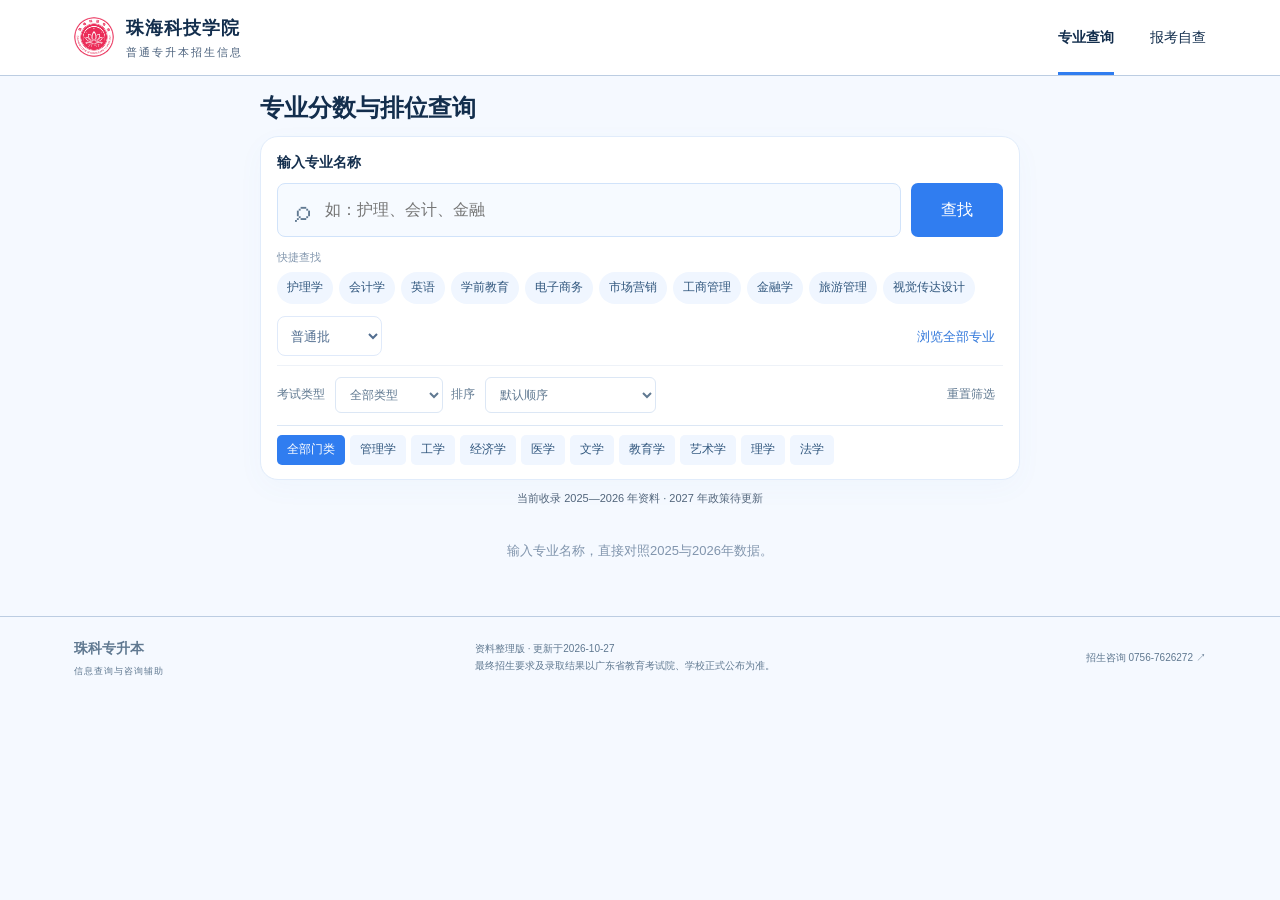
==== commit bd37c8f8: "Reconcile 2026 final admissions and tighten mobile cards" ====
--- a/index.html
+++ b/index.html
@@ -4,8 +4,8 @@
 <meta charset="utf-8"><meta name="viewport" content="width=device-width,initial-scale=1,viewport-fit=cover">
 <meta name="theme-color" content="#307df0"><meta name="description" content="珠海科技学院普通专升本专业、招生计划、历年分数排位与报考条件查询。免费使用，无需登录。">
 <title>珠科专升本 · 招生信息查询</title>
-<link rel="icon" href="favicon.svg" type="image/svg+xml"><link rel="stylesheet" href="style.css?v=20261026-9">
-<script defer src="data.js?v=20261026-9"></script><script defer src="eligibility.js"></script><script defer src="comparison.js?v=20261026-9"></script><script defer src="app.js?v=20261026-9"></script>
+<link rel="icon" href="favicon.svg" type="image/svg+xml"><link rel="stylesheet" href="style.css?v=20261027-10">
+<script defer src="data.js?v=20261027-10"></script><script defer src="eligibility.js"></script><script defer src="comparison.js?v=20261027-10"></script><script defer src="app.js?v=20261027-10"></script>
 </head>
 <body>
 <header class="header"><a class="brand" href="#majors"><img class="school-logo" src="school-logo.jpg" alt="珠海科技学院校徽" width="40" height="40"><span>珠海科技学院<small>普通专升本招生信息</small></span></a><nav aria-label="主导航"><a href="#majors" data-nav="majors">专业查询</a><a href="#eligibility" data-nav="eligibility">报考自查</a></nav></header>
@@ -25,7 +25,7 @@
 </section>
 <section id="eligibility" class="page" hidden><div class="page-heading"><p class="eyebrow">ELIGIBILITY CHECK</p><h1>报考条件自查</h1></div><div class="notice"><span class="dot"></span><p><strong>仅适用2026年。</strong>报名已结束，下一年度须核对新政策；结果仅供参考，专业限制另行核验。</p></div><div class="check-layout"><form id="checkForm" class="panel"><div class="section-heading"><h2>基本情况</h2><span class="muted">无需个人身份信息</span></div><div class="form-grid"><label>报考通道<select required name="route"><option value="">请选择</option><option value="normal">普通专升本</option><option value="veteran">退役大学生士兵专项</option></select></label><label>不得报考情形<select required name="excluded"><option value="">请选择</option><option value="no">无以下情形</option><option value="yes">存在以下任一情形</option><option value="unknown">不确定</option></select><small>普通高校非应届在校生（含保留学籍）；考试停考期内；刑事处罚尚在处罚期内。</small></label><label>户籍情况<select required name="hukou"><option value="">请选择</option><option value="gd">广东省户籍</option><option value="other">非广东省户籍</option><option value="unknown">不确定</option></select></label><label>专科毕业情况<select required name="education"><option value="">请选择</option><option value="current">普通高校应届专科毕业生</option><option value="previous">普通高校往届专科毕业生</option><option value="nonfull">成人教育 / 自考 / 网络教育专科</option><option value="other">其他或不确定</option></select></label></div><div id="conditionalFields"></div><button type="submit" class="button">查看自查结果 <span>→</span></button><button type="reset" class="text-button">重新填写</button><p class="muted privacy">答案仅在本页处理，不上传、不保存。</p></form></div><div id="checkResult" aria-live="polite"></div><details class="faq faq-group"><summary>常见问题（4）</summary><details><summary>外省户籍、往届毕业，可以报考吗？</summary><p>2026年普通专升本一般条件中，非广东户籍的相关通道仅面向符合条件的普通高校应届专科毕业生。退役大学生士兵另按专项政策核验。请查看政策原文，勿把本年度规则直接用于下一年度。</p></details><details><summary>自考、成人大专能报吗？</summary><p>按2026年政策，需具有广东户籍连续满3年，基本医疗保险与基本养老保险在广东缴费均累计满1年，并符合专科毕业证日期等要求。已办理2025年12月自考毕业但暂未领证的情形，须按文件进行毕业情况验证。</p></details><details><summary>退役士兵“免试”是否完全不用考？</summary><p>免文化课考试不等于完全免考。学校按专项简章组织综合考查；立功奖励等特殊情形另按政策执行。资格和前置专业要求仍须审核。</p></details><details><summary>达到去年的最低分，就一定能录取吗？</summary><p>不能据此确定。计划、报考人数、试题难度、科目组和志愿情况都会变化。不同科目或不同口径的排位也不能直接比较，最终以当年正式投档录取为准。</p></details></details><div class="policy-links"><a href="https://eea.gd.gov.cn/ptgk/content/post_4802287.html" target="_blank" rel="noopener">2026政策原文 ↗</a><a href="https://zsb.zcst.edu.cn/2025/1219/c4470a188655/page.htm" target="_blank" rel="noopener">招生简章 ↗</a></div></section>
 </main>
-<footer><div class="footer-brand">珠科专升本 <span>信息查询与咨询辅助</span></div><p>资料整理版 · 更新于2026-10-26<br>最终招生要求及录取结果以广东省教育考试院、学校正式公布为准。</p><a href="tel:07567626272">招生咨询 0756-7626272 ↗</a></footer>
+<footer><div class="footer-brand">珠科专升本 <span>信息查询与咨询辅助</span></div><p>资料整理版 · 更新于2026-10-27<br>最终招生要求及录取结果以广东省教育考试院、学校正式公布为准。</p><a href="tel:07567626272">招生咨询 0756-7626272 ↗</a></footer>
 <dialog id="shareDialog" aria-labelledby="shareTitle"><div class="dialog-top"><h2 id="shareTitle">分享这个专业</h2><button data-close aria-label="关闭分享">×</button></div><div class="share-content"><p>复制链接，发送到微信即可查询同一专业。</p><input id="shareUrl" readonly aria-label="专业分享链接"><button id="copyBtn" class="button">复制链接</button><p id="copyStatus" aria-live="polite"></p></div></dialog>
 <div id="toast" role="status"></div><noscript>请启用浏览器 JavaScript 以使用查询功能。可直接在珠海科技学院招生网查看正式资料。</noscript>
 </body></html>
--- a/style.css
+++ b/style.css
@@ -43,3 +43,7 @@
 .school-logo{width:40px;height:40px;object-fit:contain;border-radius:50%;flex-shrink:0}.advanced-filters{padding-top:8px;margin-top:8px}.advanced-filters .filter-row{margin-top:0;gap:8px}.advanced-filters .chips{margin-top:9px;padding-top:9px;gap:5px}.advanced-filters .chip{padding:4px 9px;min-height:30px}.advanced-filters label{min-width:0}.advanced-filters select{max-width:100%}
 #eligibility{max-width:760px;margin-inline:auto}#eligibility .page-heading{padding:16px 0 8px}#eligibility .page-heading h1{font-size:21px;margin:0}#eligibility .notice{padding:9px 11px;margin-bottom:12px;font-size:11px;line-height:1.6}#eligibility .check-layout{display:block}#checkForm{padding:14px}#checkForm .section-heading{margin-bottom:12px}#checkForm h2{font-size:16px}#checkForm .section-heading .muted{font-size:10px}#checkForm .form-grid{grid-template-columns:1fr;gap:10px;margin-bottom:12px}#checkForm .form-grid label{display:grid;grid-template-columns:100px minmax(0,1fr);gap:5px 8px;align-items:center;font-size:12px}#checkForm .form-grid select{min-width:0;min-height:38px;padding:7px 5px;font-size:12px}#checkForm .form-grid small{grid-column:1/-1;font-size:10px;line-height:1.5}#checkForm .privacy{margin:7px 0 0;font-size:10px}#checkForm .button{padding:9px 13px;min-height:40px;font-size:13px}#conditionalFields{border-top:1px solid #e6edf6}#conditionalFields:empty{border:0}#conditionalFields .form-grid{margin-top:10px}#conditionalFields label{grid-template-columns:1fr!important}#eligibility .faq-group{margin:12px 0;padding:0;border:1px solid var(--line);border-radius:10px;background:white}#eligibility .faq-group>summary{padding:11px 13px;font-size:13px;color:#456eaa}#eligibility .faq-group>details{margin:0 12px}#eligibility .faq-group>details summary{font-size:12px;padding:10px 0}#eligibility .faq-group p{font-size:12px}#eligibility .policy-links{display:flex;gap:18px;font-size:11px;color:#6b83a0;margin-bottom:16px}#eligibility .result-panel{padding:14px}#eligibility .result-panel h2{font-size:19px}#eligibility .result-panel p,#eligibility .result-panel li{font-size:12px;line-height:1.7}
 @media(max-width:650px){.advanced-filters .filter-row{display:grid;grid-template-columns:1fr 1fr}.advanced-filters .filter-row label{display:flex;flex-direction:column;align-items:stretch;gap:3px}.advanced-filters .filter-row .text-button{grid-column:1/-1;padding:0;min-height:28px;margin:0;justify-self:end}.advanced-filters .chips{margin-top:4px}.advanced-filters .chip{font-size:11px;min-height:30px}.school-logo{width:36px;height:36px}#checkForm{padding:12px}#checkForm .form-grid label{grid-template-columns:86px minmax(0,1fr);font-size:11px}#checkForm .form-grid select{font-size:11px}#eligibility .page-heading h1{font-size:20px}}
+
+/* Dense, high-contrast mobile results, v10 */
+:root{--ink:#132e4d;--muted:#4d637e;--line:#bccde2}.major-card{border-color:#b4c9e2;position:relative;padding-bottom:0}.cards{gap:8px}.subline{color:#4d6581}.year-comparison thead th{background:#dce9fa;color:#274d7a}.year-comparison tbody th{color:#334e70}.year-comparison td{color:#174b88}.year-comparison .delta{color:#415570}.year-comparison th,.year-comparison td{border-color:#cad8e9}.requirements>summary{color:#174e91;padding-right:75px;min-height:36px;padding-top:6px;padding-bottom:6px}.requirements>summary>span{display:none}.requirements{margin-top:0}.major-share{position:absolute;right:11px;bottom:1px;height:34px;align-items:center}.major-share button{color:#345d8e;min-height:32px}.major-card:has(.requirements[open]) .major-share{position:static;justify-content:flex-end;margin-top:-4px}.count-note,.data-note,.query-notice,.requirements-body .requirement-footnote{color:#52657b}.requirement-list dt{color:#355170}.requirement-list dd{color:#203c5c}.major-title-toggle{color:#142f50}.chip,.quick-search button{color:#31577e}.major-card .subline{margin-bottom:4px}.requirements-body{background:#f0f5fc}.year-comparison tbody tr:last-child td,.year-comparison tbody tr:last-child th{border-bottom:0}
+@media(max-width:650px){.major-card{padding:9px 10px 0}.compact-title{margin-bottom:0}.year-comparison th,.year-comparison td{padding:5px 2px}.requirements>summary{min-height:36px}.major-share{right:10px}.count-note{margin:4px 0;font-size:9px}.cards{gap:7px}}
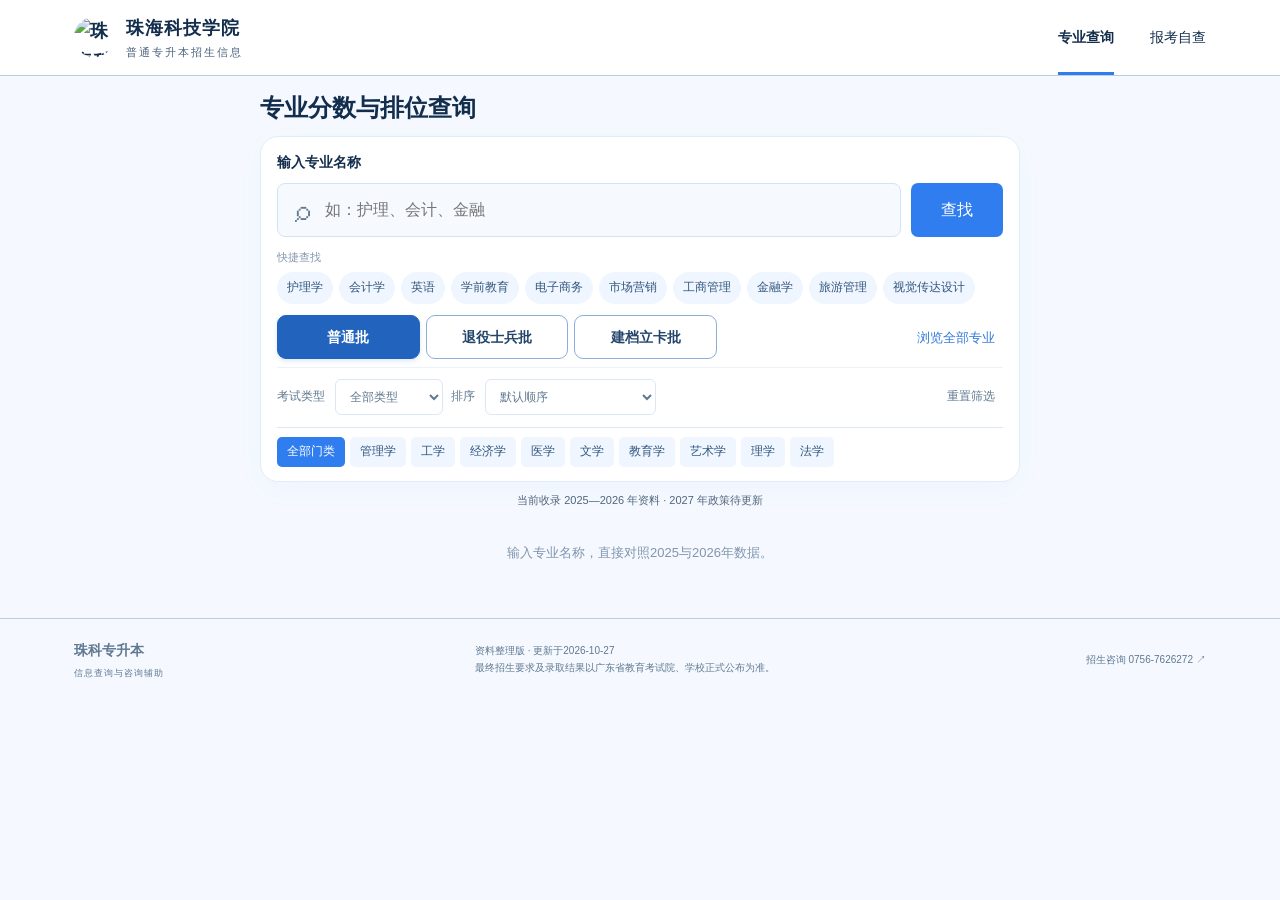
==== commit b26a7422: "Replace batch dropdown with mobile-friendly horizontal buttons" ====
--- a/index.html
+++ b/index.html
@@ -4,17 +4,17 @@
 <meta charset="utf-8"><meta name="viewport" content="width=device-width,initial-scale=1,viewport-fit=cover">
 <meta name="theme-color" content="#307df0"><meta name="description" content="珠海科技学院普通专升本专业、招生计划、历年分数排位与报考条件查询。免费使用，无需登录。">
 <title>珠科专升本 · 招生信息查询</title>
-<link rel="icon" href="favicon.svg" type="image/svg+xml"><link rel="stylesheet" href="style.css?v=20261027-10">
-<script defer src="data.js?v=20261027-10"></script><script defer src="eligibility.js"></script><script defer src="comparison.js?v=20261027-10"></script><script defer src="app.js?v=20261027-10"></script>
+<link rel="icon" href="assets/favicon.svg" type="image/svg+xml"><link rel="stylesheet" href="style.css?v=20261027-11">
+<script defer src="data.js?v=20261027-11"></script><script defer src="eligibility.js"></script><script defer src="comparison.js?v=20261027-11"></script><script defer src="app.js?v=20261027-11"></script>
 </head>
 <body>
-<header class="header"><a class="brand" href="#majors"><img class="school-logo" src="school-logo.jpg" alt="珠海科技学院校徽" width="40" height="40"><span>珠海科技学院<small>普通专升本招生信息</small></span></a><nav aria-label="主导航"><a href="#majors" data-nav="majors">专业查询</a><a href="#eligibility" data-nav="eligibility">报考自查</a></nav></header>
+<header class="header"><a class="brand" href="#majors"><img class="school-logo" src="assets/school-logo.jpg" alt="珠海科技学院校徽" width="40" height="40"><span>珠海科技学院<small>普通专升本招生信息</small></span></a><nav aria-label="主导航"><a href="#majors" data-nav="majors">专业查询</a><a href="#eligibility" data-nav="eligibility">报考自查</a></nav></header>
 <main>
 <section id="majors" class="page">
 <h1 class="query-heading">专业分数与排位查询</h1>
 <section class="search-panel" aria-label="专业检索"><form id="searchForm" role="search"><label for="search" class="search-label">输入专业名称</label><div class="search-line"><div class="searchbox"><span aria-hidden="true">⌕</span><input id="search" type="search" placeholder="如：护理、会计、金融" aria-label="输入专业名称" enterkeyhint="search" autocomplete="off"></div><button type="submit" class="button search-submit">查找</button></div></form>
 <div class="quick-search"><span>快捷查找</span><button data-query="护理学">护理学</button><button data-query="会计学">会计学</button><button data-query="英语">英语</button><button data-query="学前教育">学前教育</button><button data-query="电子商务">电子商务</button><button data-query="市场营销">市场营销</button><button data-query="工商管理">工商管理</button><button data-query="金融学">金融学</button><button data-query="旅游管理">旅游管理</button><button data-query="视觉传达设计">视觉传达设计</button></div>
-<div class="primary-filters"><label><span class="sr-only">招生批次</span><select id="batch"><option>普通批</option><option>退役士兵批</option><option>建档立卡批</option></select></label><button id="browseAll" class="text-button">浏览全部专业</button></div>
+<div class="primary-filters"><input id="batch" type="hidden" value="普通批"><div class="batch-buttons" role="group" aria-label="招生批次"><button type="button" data-batch="普通批" aria-pressed="true">普通批</button><button type="button" data-batch="退役士兵批" aria-pressed="false">退役士兵批</button><button type="button" data-batch="建档立卡批" aria-pressed="false">建档立卡批</button></div><button id="browseAll" class="text-button">浏览全部专业</button></div>
 <div class="advanced-filters" aria-label="专业筛选"><div class="filter-row"><label>考试类型<select id="exam"><option value="">全部类型</option><option>统考</option><option>校考</option><option>综合考查</option></select></label><label>排序<select id="sort"><option value="code">默认顺序</option><option value="min">2026最低分从低到高</option><option value="plan">计划人数从多到少</option></select></label><button id="reset" class="text-button">重置筛选</button></div><div id="categories" class="chips" aria-label="按学科门类筛选"></div></div>
 </section>
 <p class="query-notice">当前收录 2025—2026 年资料 · 2027 年政策待更新</p>
--- a/style.css
+++ b/style.css
@@ -47,3 +47,6 @@
 /* Dense, high-contrast mobile results, v10 */
 :root{--ink:#132e4d;--muted:#4d637e;--line:#bccde2}.major-card{border-color:#b4c9e2;position:relative;padding-bottom:0}.cards{gap:8px}.subline{color:#4d6581}.year-comparison thead th{background:#dce9fa;color:#274d7a}.year-comparison tbody th{color:#334e70}.year-comparison td{color:#174b88}.year-comparison .delta{color:#415570}.year-comparison th,.year-comparison td{border-color:#cad8e9}.requirements>summary{color:#174e91;padding-right:75px;min-height:36px;padding-top:6px;padding-bottom:6px}.requirements>summary>span{display:none}.requirements{margin-top:0}.major-share{position:absolute;right:11px;bottom:1px;height:34px;align-items:center}.major-share button{color:#345d8e;min-height:32px}.major-card:has(.requirements[open]) .major-share{position:static;justify-content:flex-end;margin-top:-4px}.count-note,.data-note,.query-notice,.requirements-body .requirement-footnote{color:#52657b}.requirement-list dt{color:#355170}.requirement-list dd{color:#203c5c}.major-title-toggle{color:#142f50}.chip,.quick-search button{color:#31577e}.major-card .subline{margin-bottom:4px}.requirements-body{background:#f0f5fc}.year-comparison tbody tr:last-child td,.year-comparison tbody tr:last-child th{border-bottom:0}
 @media(max-width:650px){.major-card{padding:9px 10px 0}.compact-title{margin-bottom:0}.year-comparison th,.year-comparison td{padding:5px 2px}.requirements>summary{min-height:36px}.major-share{right:10px}.count-note{margin:4px 0;font-size:9px}.cards{gap:7px}}
+
+/* Direct batch selection, mobile first */
+.primary-filters{flex-wrap:wrap;gap:8px}.batch-buttons{display:grid;grid-template-columns:repeat(3,minmax(0,1fr));gap:6px;width:100%;max-width:440px}.batch-buttons button{min-width:0;min-height:44px;padding:8px 5px;border:1px solid #8daed8;border-radius:9px;background:#fff;color:#24456b;font-size:14px;font-weight:600;white-space:nowrap;line-height:1.3}.batch-buttons button[aria-pressed="true"]{background:#2163bd;border-color:#2163bd;color:#fff;box-shadow:0 2px 5px #2163bd26}.batch-buttons button:focus-visible{outline:3px solid #83b5f9;outline-offset:2px}@media(max-width:650px){.batch-buttons{max-width:none}.primary-filters .text-button{margin-left:auto}}
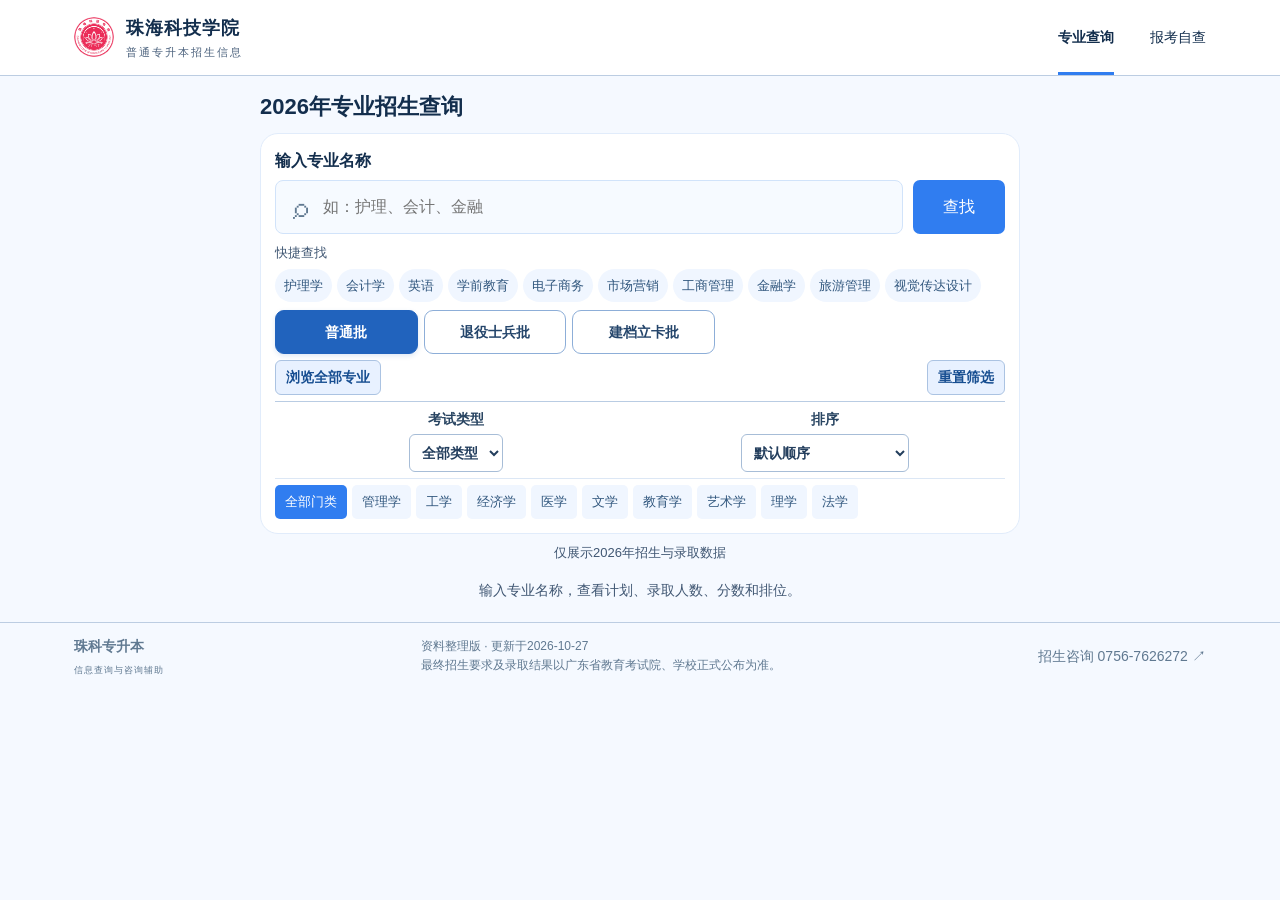
==== commit 75fb8210: "Show 2026 only and simplify mobile filters and FAQs" ====
--- a/index.html
+++ b/index.html
@@ -2,28 +2,28 @@
 <html lang="zh-CN">
 <head>
 <meta charset="utf-8"><meta name="viewport" content="width=device-width,initial-scale=1,viewport-fit=cover">
-<meta name="theme-color" content="#307df0"><meta name="description" content="珠海科技学院普通专升本专业、招生计划、历年分数排位与报考条件查询。免费使用，无需登录。">
+<meta name="theme-color" content="#307df0"><meta name="description" content="珠海科技学院普通专升本专业、招生计划、2026年录取分数排位与报考条件查询。免费使用，无需登录。">
 <title>珠科专升本 · 招生信息查询</title>
-<link rel="icon" href="assets/favicon.svg" type="image/svg+xml"><link rel="stylesheet" href="style.css?v=20261027-11">
-<script defer src="data.js?v=20261027-11"></script><script defer src="eligibility.js"></script><script defer src="comparison.js?v=20261027-11"></script><script defer src="app.js?v=20261027-11"></script>
+<link rel="icon" href="favicon.svg" type="image/svg+xml"><link rel="stylesheet" href="style.css?v=20261027-12">
+<script defer src="data.js?v=20261027-12"></script><script defer src="eligibility.js"></script><script defer src="app.js?v=20261027-12"></script>
 </head>
 <body>
-<header class="header"><a class="brand" href="#majors"><img class="school-logo" src="assets/school-logo.jpg" alt="珠海科技学院校徽" width="40" height="40"><span>珠海科技学院<small>普通专升本招生信息</small></span></a><nav aria-label="主导航"><a href="#majors" data-nav="majors">专业查询</a><a href="#eligibility" data-nav="eligibility">报考自查</a></nav></header>
+<header class="header"><a class="brand" href="#majors"><img class="school-logo" src="school-logo.jpg" alt="珠海科技学院校徽" width="40" height="40"><span>珠海科技学院<small>普通专升本招生信息</small></span></a><nav aria-label="主导航"><a href="#majors" data-nav="majors">专业查询</a><a href="#eligibility" data-nav="eligibility">报考自查</a></nav></header>
 <main>
 <section id="majors" class="page">
-<h1 class="query-heading">专业分数与排位查询</h1>
+<h1 class="query-heading">2026年专业招生查询</h1>
 <section class="search-panel" aria-label="专业检索"><form id="searchForm" role="search"><label for="search" class="search-label">输入专业名称</label><div class="search-line"><div class="searchbox"><span aria-hidden="true">⌕</span><input id="search" type="search" placeholder="如：护理、会计、金融" aria-label="输入专业名称" enterkeyhint="search" autocomplete="off"></div><button type="submit" class="button search-submit">查找</button></div></form>
 <div class="quick-search"><span>快捷查找</span><button data-query="护理学">护理学</button><button data-query="会计学">会计学</button><button data-query="英语">英语</button><button data-query="学前教育">学前教育</button><button data-query="电子商务">电子商务</button><button data-query="市场营销">市场营销</button><button data-query="工商管理">工商管理</button><button data-query="金融学">金融学</button><button data-query="旅游管理">旅游管理</button><button data-query="视觉传达设计">视觉传达设计</button></div>
-<div class="primary-filters"><input id="batch" type="hidden" value="普通批"><div class="batch-buttons" role="group" aria-label="招生批次"><button type="button" data-batch="普通批" aria-pressed="true">普通批</button><button type="button" data-batch="退役士兵批" aria-pressed="false">退役士兵批</button><button type="button" data-batch="建档立卡批" aria-pressed="false">建档立卡批</button></div><button id="browseAll" class="text-button">浏览全部专业</button></div>
-<div class="advanced-filters" aria-label="专业筛选"><div class="filter-row"><label>考试类型<select id="exam"><option value="">全部类型</option><option>统考</option><option>校考</option><option>综合考查</option></select></label><label>排序<select id="sort"><option value="code">默认顺序</option><option value="min">2026最低分从低到高</option><option value="plan">计划人数从多到少</option></select></label><button id="reset" class="text-button">重置筛选</button></div><div id="categories" class="chips" aria-label="按学科门类筛选"></div></div>
+<div class="primary-filters"><input id="batch" type="hidden" value="普通批"><div class="batch-buttons" role="group" aria-label="招生批次"><button type="button" data-batch="普通批" aria-pressed="true">普通批</button><button type="button" data-batch="退役士兵批" aria-pressed="false">退役士兵批</button><button type="button" data-batch="建档立卡批" aria-pressed="false">建档立卡批</button></div></div>
+<div class="filter-actions"><button id="browseAll" type="button">浏览全部专业</button><button id="reset" type="button">重置筛选</button></div><div class="advanced-filters" aria-label="专业筛选"><div class="filter-row"><label>考试类型<select id="exam"><option value="">全部类型</option><option>统考</option><option>校考</option><option>综合考查</option></select></label><label>排序<select id="sort"><option value="code">默认顺序</option><option value="min">2026最低分从低到高</option><option value="plan">计划人数从多到少</option></select></label></div><div id="categories" class="chips" aria-label="按学科门类筛选"></div></div>
 </section>
-<p class="query-notice">当前收录 2025—2026 年资料 · 2027 年政策待更新</p>
-<p id="searchStart" class="search-start">输入专业名称，直接对照2025与2026年数据。</p>
+<p class="query-notice">仅展示2026年招生与录取数据</p>
+<p id="searchStart" class="search-start">输入专业名称，查看计划、录取人数、分数和排位。</p>
 <div id="resultSection" hidden><div class="results-bar"><p id="resultCount" aria-live="polite"></p></div>
 <p id="batchNote" class="data-note"></p><div id="results" class="cards"></div><div class="load-more"><button id="loadMore" class="quiet" hidden>再显示12个专业</button></div></div>
 
 </section>
-<section id="eligibility" class="page" hidden><div class="page-heading"><p class="eyebrow">ELIGIBILITY CHECK</p><h1>报考条件自查</h1></div><div class="notice"><span class="dot"></span><p><strong>仅适用2026年。</strong>报名已结束，下一年度须核对新政策；结果仅供参考，专业限制另行核验。</p></div><div class="check-layout"><form id="checkForm" class="panel"><div class="section-heading"><h2>基本情况</h2><span class="muted">无需个人身份信息</span></div><div class="form-grid"><label>报考通道<select required name="route"><option value="">请选择</option><option value="normal">普通专升本</option><option value="veteran">退役大学生士兵专项</option></select></label><label>不得报考情形<select required name="excluded"><option value="">请选择</option><option value="no">无以下情形</option><option value="yes">存在以下任一情形</option><option value="unknown">不确定</option></select><small>普通高校非应届在校生（含保留学籍）；考试停考期内；刑事处罚尚在处罚期内。</small></label><label>户籍情况<select required name="hukou"><option value="">请选择</option><option value="gd">广东省户籍</option><option value="other">非广东省户籍</option><option value="unknown">不确定</option></select></label><label>专科毕业情况<select required name="education"><option value="">请选择</option><option value="current">普通高校应届专科毕业生</option><option value="previous">普通高校往届专科毕业生</option><option value="nonfull">成人教育 / 自考 / 网络教育专科</option><option value="other">其他或不确定</option></select></label></div><div id="conditionalFields"></div><button type="submit" class="button">查看自查结果 <span>→</span></button><button type="reset" class="text-button">重新填写</button><p class="muted privacy">答案仅在本页处理，不上传、不保存。</p></form></div><div id="checkResult" aria-live="polite"></div><details class="faq faq-group"><summary>常见问题（4）</summary><details><summary>外省户籍、往届毕业，可以报考吗？</summary><p>2026年普通专升本一般条件中，非广东户籍的相关通道仅面向符合条件的普通高校应届专科毕业生。退役大学生士兵另按专项政策核验。请查看政策原文，勿把本年度规则直接用于下一年度。</p></details><details><summary>自考、成人大专能报吗？</summary><p>按2026年政策，需具有广东户籍连续满3年，基本医疗保险与基本养老保险在广东缴费均累计满1年，并符合专科毕业证日期等要求。已办理2025年12月自考毕业但暂未领证的情形，须按文件进行毕业情况验证。</p></details><details><summary>退役士兵“免试”是否完全不用考？</summary><p>免文化课考试不等于完全免考。学校按专项简章组织综合考查；立功奖励等特殊情形另按政策执行。资格和前置专业要求仍须审核。</p></details><details><summary>达到去年的最低分，就一定能录取吗？</summary><p>不能据此确定。计划、报考人数、试题难度、科目组和志愿情况都会变化。不同科目或不同口径的排位也不能直接比较，最终以当年正式投档录取为准。</p></details></details><div class="policy-links"><a href="https://eea.gd.gov.cn/ptgk/content/post_4802287.html" target="_blank" rel="noopener">2026政策原文 ↗</a><a href="https://zsb.zcst.edu.cn/2025/1219/c4470a188655/page.htm" target="_blank" rel="noopener">招生简章 ↗</a></div></section>
+<section id="eligibility" class="page" hidden><div class="page-heading"><p class="eyebrow">ELIGIBILITY CHECK</p><h1>报考条件自查</h1></div><div class="notice"><span class="dot"></span><p><strong>仅适用2026年。</strong>报名已结束，下一年度须核对新政策；结果仅供参考，专业限制另行核验。</p></div><div class="check-layout"><form id="checkForm" class="panel"><div class="section-heading"><h2>基本情况</h2><span class="muted">无需个人身份信息</span></div><div class="form-grid"><label>报考通道<select required name="route"><option value="">请选择</option><option value="normal">普通专升本</option><option value="veteran">退役大学生士兵专项</option></select></label><label>不得报考情形<select required name="excluded"><option value="">请选择</option><option value="no">无以下情形</option><option value="yes">存在以下任一情形</option><option value="unknown">不确定</option></select><small>普通高校非应届在校生（含保留学籍）；考试停考期内；刑事处罚尚在处罚期内。</small></label><label>户籍情况<select required name="hukou"><option value="">请选择</option><option value="gd">广东省户籍</option><option value="other">非广东省户籍</option><option value="unknown">不确定</option></select></label><label>专科毕业情况<select required name="education"><option value="">请选择</option><option value="current">普通高校应届专科毕业生</option><option value="previous">普通高校往届专科毕业生</option><option value="nonfull">成人教育 / 自考 / 网络教育专科</option><option value="other">其他或不确定</option></select></label></div><div id="conditionalFields"></div><button type="submit" class="button">查看自查结果 <span>→</span></button><button type="reset" class="text-button">重新填写</button><p class="muted privacy">答案仅在本页处理，不上传、不保存。</p></form></div><div id="checkResult" aria-live="polite"></div><section class="faq-list" aria-labelledby="faq-title"><h2 id="faq-title">常见问题</h2><article><h3>外省户籍、往届毕业，可以报考吗？</h3><p>2026年普通专升本一般条件中，非广东户籍的相关通道仅面向符合条件的普通高校应届专科毕业生。退役大学生士兵另按专项政策核验。请查看政策原文，勿把本年度规则直接用于下一年度。</p></article><article><h3>自考、成人大专能报吗？</h3><p>按2026年政策，需具有广东户籍连续满3年，基本医疗保险与基本养老保险在广东缴费均累计满1年，并符合专科毕业证日期等要求。已办理2025年12月自考毕业但暂未领证的情形，须按文件进行毕业情况验证。</p></article><article><h3>退役士兵“免试”是否完全不用考？</h3><p>免文化课考试不等于完全免考。学校按专项简章组织综合考查；立功奖励等特殊情形另按政策执行。资格和前置专业要求仍须审核。</p></article><article><h3>达到2026年的最低分，就一定能录取吗？</h3><p>不能据此确定。计划、报考人数、试题难度、科目组和志愿情况都会变化。不同科目或不同口径的排位也不能直接比较，最终以当年正式投档录取为准。</p></article></section><div class="policy-links"><a href="https://eea.gd.gov.cn/ptgk/content/post_4802287.html" target="_blank" rel="noopener">2026政策原文 ↗</a><a href="https://zsb.zcst.edu.cn/2025/1219/c4470a188655/page.htm" target="_blank" rel="noopener">招生简章 ↗</a></div></section>
 </main>
 <footer><div class="footer-brand">珠科专升本 <span>信息查询与咨询辅助</span></div><p>资料整理版 · 更新于2026-10-27<br>最终招生要求及录取结果以广东省教育考试院、学校正式公布为准。</p><a href="tel:07567626272">招生咨询 0756-7626272 ↗</a></footer>
 <dialog id="shareDialog" aria-labelledby="shareTitle"><div class="dialog-top"><h2 id="shareTitle">分享这个专业</h2><button data-close aria-label="关闭分享">×</button></div><div class="share-content"><p>复制链接，发送到微信即可查询同一专业。</p><input id="shareUrl" readonly aria-label="专业分享链接"><button id="copyBtn" class="button">复制链接</button><p id="copyStatus" aria-live="polite"></p></div></dialog>
--- a/style.css
+++ b/style.css
@@ -50,3 +50,8 @@
 
 /* Direct batch selection, mobile first */
 .primary-filters{flex-wrap:wrap;gap:8px}.batch-buttons{display:grid;grid-template-columns:repeat(3,minmax(0,1fr));gap:6px;width:100%;max-width:440px}.batch-buttons button{min-width:0;min-height:44px;padding:8px 5px;border:1px solid #8daed8;border-radius:9px;background:#fff;color:#24456b;font-size:14px;font-weight:600;white-space:nowrap;line-height:1.3}.batch-buttons button[aria-pressed="true"]{background:#2163bd;border-color:#2163bd;color:#fff;box-shadow:0 2px 5px #2163bd26}.batch-buttons button:focus-visible{outline:3px solid #83b5f9;outline-offset:2px}@media(max-width:650px){.batch-buttons{max-width:none}.primary-filters .text-button{margin-left:auto}}
+
+/* 2026-only, readable compact layout */
+main{max-width:960px}.query-heading{font-size:22px;margin:14px 0 10px}.search-panel{padding:14px;box-shadow:none}.search-label{font-size:16px;margin-bottom:6px}.searchbox input{font-size:16px}.quick-search{margin:8px 0;gap:5px}.quick-search>span{font-size:13px;color:#405773}.quick-search button{font-size:13px;padding:6px 9px;min-height:32px}.primary-filters{margin:8px 0 0}.filter-actions{display:flex;justify-content:space-between;gap:8px;margin:6px 0}.filter-actions button{font:inherit;font-size:14px;font-weight:600;color:#174e91;background:#e8f1ff;border:1px solid #abc3e2;border-radius:6px;min-height:34px;padding:5px 10px}.advanced-filters{padding:6px 0 0;margin:0;border-top:1px solid #b9cce3}.advanced-filters .filter-row{display:grid;grid-template-columns:1fr 1fr;gap:8px;margin:0;padding:0}.advanced-filters .filter-row label{display:flex;flex-direction:column;gap:3px;min-width:0;font-size:14px;font-weight:600;color:#294562}.advanced-filters select{font-size:14px;line-height:1.4;height:38px;min-height:38px;padding:6px 8px;border-color:#a7bdd7;color:#233e5d}.advanced-filters .chips{margin:6px 0 0;padding:6px 0 0;gap:5px}.advanced-filters .chip{font-size:13px;padding:5px 9px;min-height:32px}.query-notice{font-size:13px;margin:8px 0;color:#405773}.search-start{padding:8px 0;margin:0;font-size:14px;color:#405773}.data-note{font-size:13px;line-height:1.5;margin:6px 0}.results-bar{margin:10px 0 4px}.results-bar p{font-size:14px}.major-card{padding:12px 12px 0}.major-card h2,.major-title-toggle{font-size:19px}.major-card .subline{font-size:13px;margin:4px 0 8px}.badge{font-size:12px}.admission-metrics{display:grid;grid-template-columns:repeat(4,minmax(0,1fr));gap:1px;background:#bccfe6;border:1px solid #bccfe6;border-radius:8px;overflow:hidden;margin:0 0 4px}.admission-metrics div{padding:9px 4px;background:#edf4ff;text-align:center;min-width:0}.admission-metrics dt{font-size:13px;color:#304e71;line-height:1.4}.admission-metrics dd{font-size:25px;font-weight:700;color:#154f99;margin:3px 0 0;line-height:1.2}.requirements{padding:4px 0}.requirements>summary{font-size:15px;min-height:38px;padding-right:88px}.major-share{height:42px;bottom:0}.major-share button{font-size:14px;min-height:38px}.count-note{font-size:12px;line-height:1.5;margin:5px 0}.requirements-body,.requirement-list dt,.requirement-list dd,.books-inline{font-size:14px;line-height:1.65}.requirement-list>div{padding:7px 0}.requirement-footnote,.requirements-body .requirement-footnote{font-size:12px}.outline-read{font-size:15px}.outline-read small{font-size:12px}
+#eligibility .page-heading{padding:12px 0 8px}#eligibility .eyebrow{display:none}#eligibility .notice{font-size:13px;line-height:1.6;margin-bottom:8px}#checkForm{padding:12px}#checkForm .section-heading{margin-bottom:8px}#checkForm .section-heading .muted{font-size:12px}#checkForm .form-grid{gap:8px;margin-bottom:10px}#checkForm .form-grid label{font-size:14px;grid-template-columns:92px minmax(0,1fr)}#checkForm .form-grid select{font-size:14px;min-height:40px}#checkForm .form-grid small,#checkForm .privacy{font-size:12px;line-height:1.55}#checkForm .button{font-size:15px}#checkForm .text-button{font-size:14px}#eligibility .result-panel p,#eligibility .result-panel li{font-size:14px}#eligibility .policy-links{font-size:14px;margin:10px 0;gap:16px}.faq-list{margin:12px 0;padding:12px;background:#fff;border:1px solid #b9cce3;border-radius:10px}.faq-list h2{font-size:18px;margin:0 0 4px;color:#163d69}.faq-list article{padding:9px 0;border-top:1px solid #d6e1ef}.faq-list h3{font-size:15px;line-height:1.5;margin:0 0 4px;color:#163d69}.faq-list p{font-size:14px;line-height:1.65;margin:0;color:#304862}footer{padding-top:12px;margin-top:12px}footer p{font-size:12px}footer>a{font-size:14px}
+@media(max-width:650px){main{padding:0 10px}.search-panel{padding:10px}.query-heading{font-size:20px;margin:10px 0 8px}.batch-buttons{gap:5px}.batch-buttons button{font-size:14px;min-height:40px}.admission-metrics{grid-template-columns:repeat(2,minmax(0,1fr))}.admission-metrics div{padding:7px 4px}.admission-metrics dt{font-size:14px}.admission-metrics dd{font-size:25px}.major-card{padding:10px 10px 0}.cards{gap:8px}.search-submit{font-size:15px}.query-notice{font-size:12px}.filter-actions{margin:5px 0}.faq-list{padding:10px}#checkForm .form-grid label{grid-template-columns:84px minmax(0,1fr)}}
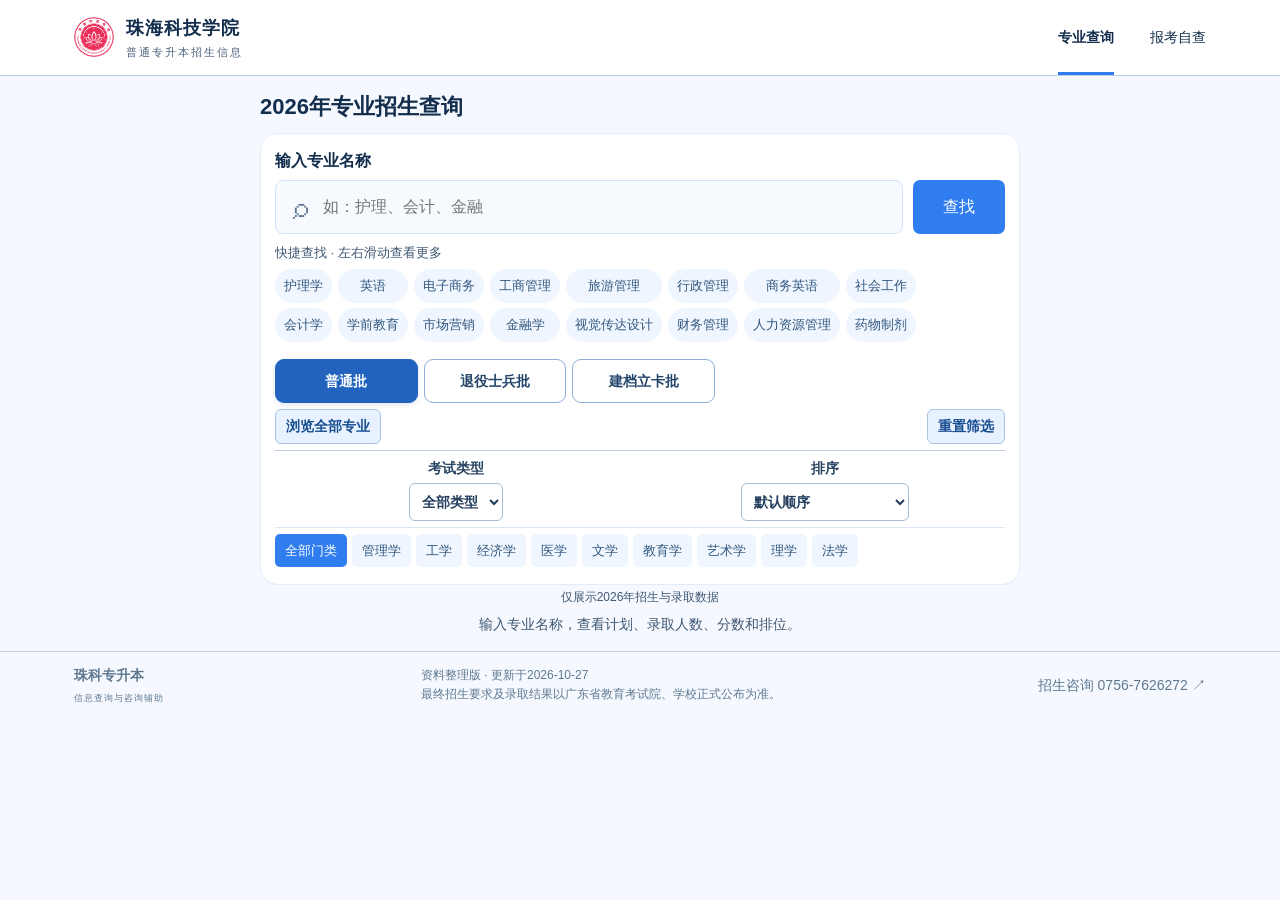
==== commit 0ecc6fd1: "Keep categories in one row and expand two-row quick search" ====
--- a/index.html
+++ b/index.html
@@ -4,8 +4,8 @@
 <meta charset="utf-8"><meta name="viewport" content="width=device-width,initial-scale=1,viewport-fit=cover">
 <meta name="theme-color" content="#307df0"><meta name="description" content="珠海科技学院普通专升本专业、招生计划、2026年录取分数排位与报考条件查询。免费使用，无需登录。">
 <title>珠科专升本 · 招生信息查询</title>
-<link rel="icon" href="favicon.svg" type="image/svg+xml"><link rel="stylesheet" href="style.css?v=20261027-12">
-<script defer src="data.js?v=20261027-12"></script><script defer src="eligibility.js"></script><script defer src="app.js?v=20261027-12"></script>
+<link rel="icon" href="favicon.svg" type="image/svg+xml"><link rel="stylesheet" href="style.css?v=20261027-13">
+<script defer src="data.js?v=20261027-13"></script><script defer src="eligibility.js"></script><script defer src="app.js?v=20261027-13"></script>
 </head>
 <body>
 <header class="header"><a class="brand" href="#majors"><img class="school-logo" src="school-logo.jpg" alt="珠海科技学院校徽" width="40" height="40"><span>珠海科技学院<small>普通专升本招生信息</small></span></a><nav aria-label="主导航"><a href="#majors" data-nav="majors">专业查询</a><a href="#eligibility" data-nav="eligibility">报考自查</a></nav></header>
@@ -13,7 +13,7 @@
 <section id="majors" class="page">
 <h1 class="query-heading">2026年专业招生查询</h1>
 <section class="search-panel" aria-label="专业检索"><form id="searchForm" role="search"><label for="search" class="search-label">输入专业名称</label><div class="search-line"><div class="searchbox"><span aria-hidden="true">⌕</span><input id="search" type="search" placeholder="如：护理、会计、金融" aria-label="输入专业名称" enterkeyhint="search" autocomplete="off"></div><button type="submit" class="button search-submit">查找</button></div></form>
-<div class="quick-search"><span>快捷查找</span><button data-query="护理学">护理学</button><button data-query="会计学">会计学</button><button data-query="英语">英语</button><button data-query="学前教育">学前教育</button><button data-query="电子商务">电子商务</button><button data-query="市场营销">市场营销</button><button data-query="工商管理">工商管理</button><button data-query="金融学">金融学</button><button data-query="旅游管理">旅游管理</button><button data-query="视觉传达设计">视觉传达设计</button></div>
+<div class="quick-search"><span>快捷查找 · 左右滑动查看更多</span><button data-query="护理学">护理学</button><button data-query="会计学">会计学</button><button data-query="英语">英语</button><button data-query="学前教育">学前教育</button><button data-query="电子商务">电子商务</button><button data-query="市场营销">市场营销</button><button data-query="工商管理">工商管理</button><button data-query="金融学">金融学</button><button data-query="旅游管理">旅游管理</button><button data-query="视觉传达设计">视觉传达设计</button><button data-query="行政管理">行政管理</button><button data-query="财务管理">财务管理</button><button data-query="商务英语">商务英语</button><button data-query="人力资源管理">人力资源管理</button><button data-query="社会工作">社会工作</button><button data-query="药物制剂">药物制剂</button></div>
 <div class="primary-filters"><input id="batch" type="hidden" value="普通批"><div class="batch-buttons" role="group" aria-label="招生批次"><button type="button" data-batch="普通批" aria-pressed="true">普通批</button><button type="button" data-batch="退役士兵批" aria-pressed="false">退役士兵批</button><button type="button" data-batch="建档立卡批" aria-pressed="false">建档立卡批</button></div></div>
 <div class="filter-actions"><button id="browseAll" type="button">浏览全部专业</button><button id="reset" type="button">重置筛选</button></div><div class="advanced-filters" aria-label="专业筛选"><div class="filter-row"><label>考试类型<select id="exam"><option value="">全部类型</option><option>统考</option><option>校考</option><option>综合考查</option></select></label><label>排序<select id="sort"><option value="code">默认顺序</option><option value="min">2026最低分从低到高</option><option value="plan">计划人数从多到少</option></select></label></div><div id="categories" class="chips" aria-label="按学科门类筛选"></div></div>
 </section>
--- a/style.css
+++ b/style.css
@@ -55,3 +55,6 @@
 main{max-width:960px}.query-heading{font-size:22px;margin:14px 0 10px}.search-panel{padding:14px;box-shadow:none}.search-label{font-size:16px;margin-bottom:6px}.searchbox input{font-size:16px}.quick-search{margin:8px 0;gap:5px}.quick-search>span{font-size:13px;color:#405773}.quick-search button{font-size:13px;padding:6px 9px;min-height:32px}.primary-filters{margin:8px 0 0}.filter-actions{display:flex;justify-content:space-between;gap:8px;margin:6px 0}.filter-actions button{font:inherit;font-size:14px;font-weight:600;color:#174e91;background:#e8f1ff;border:1px solid #abc3e2;border-radius:6px;min-height:34px;padding:5px 10px}.advanced-filters{padding:6px 0 0;margin:0;border-top:1px solid #b9cce3}.advanced-filters .filter-row{display:grid;grid-template-columns:1fr 1fr;gap:8px;margin:0;padding:0}.advanced-filters .filter-row label{display:flex;flex-direction:column;gap:3px;min-width:0;font-size:14px;font-weight:600;color:#294562}.advanced-filters select{font-size:14px;line-height:1.4;height:38px;min-height:38px;padding:6px 8px;border-color:#a7bdd7;color:#233e5d}.advanced-filters .chips{margin:6px 0 0;padding:6px 0 0;gap:5px}.advanced-filters .chip{font-size:13px;padding:5px 9px;min-height:32px}.query-notice{font-size:13px;margin:8px 0;color:#405773}.search-start{padding:8px 0;margin:0;font-size:14px;color:#405773}.data-note{font-size:13px;line-height:1.5;margin:6px 0}.results-bar{margin:10px 0 4px}.results-bar p{font-size:14px}.major-card{padding:12px 12px 0}.major-card h2,.major-title-toggle{font-size:19px}.major-card .subline{font-size:13px;margin:4px 0 8px}.badge{font-size:12px}.admission-metrics{display:grid;grid-template-columns:repeat(4,minmax(0,1fr));gap:1px;background:#bccfe6;border:1px solid #bccfe6;border-radius:8px;overflow:hidden;margin:0 0 4px}.admission-metrics div{padding:9px 4px;background:#edf4ff;text-align:center;min-width:0}.admission-metrics dt{font-size:13px;color:#304e71;line-height:1.4}.admission-metrics dd{font-size:25px;font-weight:700;color:#154f99;margin:3px 0 0;line-height:1.2}.requirements{padding:4px 0}.requirements>summary{font-size:15px;min-height:38px;padding-right:88px}.major-share{height:42px;bottom:0}.major-share button{font-size:14px;min-height:38px}.count-note{font-size:12px;line-height:1.5;margin:5px 0}.requirements-body,.requirement-list dt,.requirement-list dd,.books-inline{font-size:14px;line-height:1.65}.requirement-list>div{padding:7px 0}.requirement-footnote,.requirements-body .requirement-footnote{font-size:12px}.outline-read{font-size:15px}.outline-read small{font-size:12px}
 #eligibility .page-heading{padding:12px 0 8px}#eligibility .eyebrow{display:none}#eligibility .notice{font-size:13px;line-height:1.6;margin-bottom:8px}#checkForm{padding:12px}#checkForm .section-heading{margin-bottom:8px}#checkForm .section-heading .muted{font-size:12px}#checkForm .form-grid{gap:8px;margin-bottom:10px}#checkForm .form-grid label{font-size:14px;grid-template-columns:92px minmax(0,1fr)}#checkForm .form-grid select{font-size:14px;min-height:40px}#checkForm .form-grid small,#checkForm .privacy{font-size:12px;line-height:1.55}#checkForm .button{font-size:15px}#checkForm .text-button{font-size:14px}#eligibility .result-panel p,#eligibility .result-panel li{font-size:14px}#eligibility .policy-links{font-size:14px;margin:10px 0;gap:16px}.faq-list{margin:12px 0;padding:12px;background:#fff;border:1px solid #b9cce3;border-radius:10px}.faq-list h2{font-size:18px;margin:0 0 4px;color:#163d69}.faq-list article{padding:9px 0;border-top:1px solid #d6e1ef}.faq-list h3{font-size:15px;line-height:1.5;margin:0 0 4px;color:#163d69}.faq-list p{font-size:14px;line-height:1.65;margin:0;color:#304862}footer{padding-top:12px;margin-top:12px}footer p{font-size:12px}footer>a{font-size:14px}
 @media(max-width:650px){main{padding:0 10px}.search-panel{padding:10px}.query-heading{font-size:20px;margin:10px 0 8px}.batch-buttons{gap:5px}.batch-buttons button{font-size:14px;min-height:40px}.admission-metrics{grid-template-columns:repeat(2,minmax(0,1fr))}.admission-metrics div{padding:7px 4px}.admission-metrics dt{font-size:14px}.admission-metrics dd{font-size:25px}.major-card{padding:10px 10px 0}.cards{gap:8px}.search-submit{font-size:15px}.query-notice{font-size:12px}.filter-actions{margin:5px 0}.faq-list{padding:10px}#checkForm .form-grid label{grid-template-columns:84px minmax(0,1fr)}}
+
+/* Two-row quick access and single-row categories */
+.quick-search{display:grid;grid-template-rows:auto repeat(2,34px);grid-auto-flow:column;grid-auto-columns:max-content;overflow-x:auto;gap:5px 6px;overscroll-behavior-x:contain;padding-bottom:3px}.quick-search>span{grid-row:1;grid-column:1 / span 8}.quick-search button{margin:0;white-space:nowrap;grid-row:auto;min-height:34px}.quick-search button:nth-of-type(odd){grid-row:2}.quick-search button:nth-of-type(even){grid-row:3}.primary-filters{margin-top:14px}.advanced-filters #categories{display:flex;flex-wrap:nowrap;overflow-x:auto;gap:5px;padding-bottom:3px;overscroll-behavior-x:contain}.advanced-filters #categories .chip{flex:0 0 auto;white-space:nowrap}.query-notice{padding:0;margin:4px 0;font-size:12px;line-height:1.4}.search-start{padding:3px 0;margin:0}.results-bar{margin-top:6px}.data-note{margin:3px 0 5px;line-height:1.4}
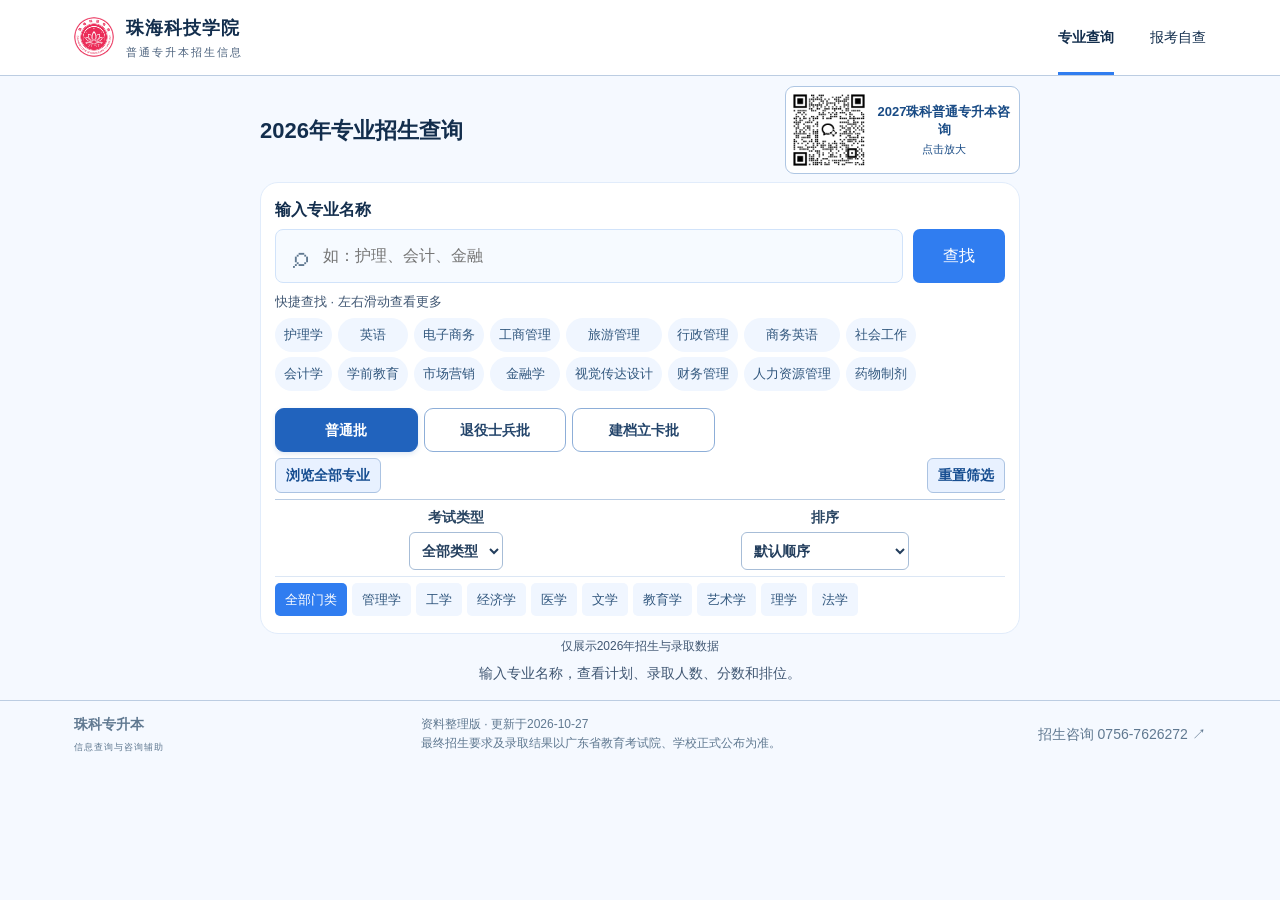
==== commit 5a4fe863: "Add 2027 ZCST transfer consultation group QR" ====
--- a/index.html
+++ b/index.html
@@ -4,14 +4,14 @@
 <meta charset="utf-8"><meta name="viewport" content="width=device-width,initial-scale=1,viewport-fit=cover">
 <meta name="theme-color" content="#307df0"><meta name="description" content="珠海科技学院普通专升本专业、招生计划、2026年录取分数排位与报考条件查询。免费使用，无需登录。">
 <title>珠科专升本 · 招生信息查询</title>
-<link rel="icon" href="favicon.svg" type="image/svg+xml"><link rel="stylesheet" href="style.css?v=20261027-13">
-<script defer src="data.js?v=20261027-13"></script><script defer src="eligibility.js"></script><script defer src="app.js?v=20261027-13"></script>
+<link rel="icon" href="favicon.svg" type="image/svg+xml"><link rel="stylesheet" href="style.css?v=20261027-15">
+<script defer src="data.js?v=20261027-15"></script><script defer src="eligibility.js"></script><script defer src="app.js?v=20261027-15"></script>
 </head>
 <body>
 <header class="header"><a class="brand" href="#majors"><img class="school-logo" src="school-logo.jpg" alt="珠海科技学院校徽" width="40" height="40"><span>珠海科技学院<small>普通专升本招生信息</small></span></a><nav aria-label="主导航"><a href="#majors" data-nav="majors">专业查询</a><a href="#eligibility" data-nav="eligibility">报考自查</a></nav></header>
 <main>
 <section id="majors" class="page">
-<h1 class="query-heading">2026年专业招生查询</h1>
+<div class="query-top"><h1 class="query-heading">2026年专业招生查询</h1><button class="consultation-entry" id="openConsultation" type="button" aria-label="放大2027珠科普通专升本咨询二维码"><img src="consultation-2026.png" alt="2027珠科普通专升本咨询二维码" width="76" height="76"><span>2027珠科普通专升本咨询<small>点击放大</small></span></button></div>
 <section class="search-panel" aria-label="专业检索"><form id="searchForm" role="search"><label for="search" class="search-label">输入专业名称</label><div class="search-line"><div class="searchbox"><span aria-hidden="true">⌕</span><input id="search" type="search" placeholder="如：护理、会计、金融" aria-label="输入专业名称" enterkeyhint="search" autocomplete="off"></div><button type="submit" class="button search-submit">查找</button></div></form>
 <div class="quick-search"><span>快捷查找 · 左右滑动查看更多</span><button data-query="护理学">护理学</button><button data-query="会计学">会计学</button><button data-query="英语">英语</button><button data-query="学前教育">学前教育</button><button data-query="电子商务">电子商务</button><button data-query="市场营销">市场营销</button><button data-query="工商管理">工商管理</button><button data-query="金融学">金融学</button><button data-query="旅游管理">旅游管理</button><button data-query="视觉传达设计">视觉传达设计</button><button data-query="行政管理">行政管理</button><button data-query="财务管理">财务管理</button><button data-query="商务英语">商务英语</button><button data-query="人力资源管理">人力资源管理</button><button data-query="社会工作">社会工作</button><button data-query="药物制剂">药物制剂</button></div>
 <div class="primary-filters"><input id="batch" type="hidden" value="普通批"><div class="batch-buttons" role="group" aria-label="招生批次"><button type="button" data-batch="普通批" aria-pressed="true">普通批</button><button type="button" data-batch="退役士兵批" aria-pressed="false">退役士兵批</button><button type="button" data-batch="建档立卡批" aria-pressed="false">建档立卡批</button></div></div>
@@ -26,6 +26,7 @@
 <section id="eligibility" class="page" hidden><div class="page-heading"><p class="eyebrow">ELIGIBILITY CHECK</p><h1>报考条件自查</h1></div><div class="notice"><span class="dot"></span><p><strong>仅适用2026年。</strong>报名已结束，下一年度须核对新政策；结果仅供参考，专业限制另行核验。</p></div><div class="check-layout"><form id="checkForm" class="panel"><div class="section-heading"><h2>基本情况</h2><span class="muted">无需个人身份信息</span></div><div class="form-grid"><label>报考通道<select required name="route"><option value="">请选择</option><option value="normal">普通专升本</option><option value="veteran">退役大学生士兵专项</option></select></label><label>不得报考情形<select required name="excluded"><option value="">请选择</option><option value="no">无以下情形</option><option value="yes">存在以下任一情形</option><option value="unknown">不确定</option></select><small>普通高校非应届在校生（含保留学籍）；考试停考期内；刑事处罚尚在处罚期内。</small></label><label>户籍情况<select required name="hukou"><option value="">请选择</option><option value="gd">广东省户籍</option><option value="other">非广东省户籍</option><option value="unknown">不确定</option></select></label><label>专科毕业情况<select required name="education"><option value="">请选择</option><option value="current">普通高校应届专科毕业生</option><option value="previous">普通高校往届专科毕业生</option><option value="nonfull">成人教育 / 自考 / 网络教育专科</option><option value="other">其他或不确定</option></select></label></div><div id="conditionalFields"></div><button type="submit" class="button">查看自查结果 <span>→</span></button><button type="reset" class="text-button">重新填写</button><p class="muted privacy">答案仅在本页处理，不上传、不保存。</p></form></div><div id="checkResult" aria-live="polite"></div><section class="faq-list" aria-labelledby="faq-title"><h2 id="faq-title">常见问题</h2><article><h3>外省户籍、往届毕业，可以报考吗？</h3><p>2026年普通专升本一般条件中，非广东户籍的相关通道仅面向符合条件的普通高校应届专科毕业生。退役大学生士兵另按专项政策核验。请查看政策原文，勿把本年度规则直接用于下一年度。</p></article><article><h3>自考、成人大专能报吗？</h3><p>按2026年政策，需具有广东户籍连续满3年，基本医疗保险与基本养老保险在广东缴费均累计满1年，并符合专科毕业证日期等要求。已办理2025年12月自考毕业但暂未领证的情形，须按文件进行毕业情况验证。</p></article><article><h3>退役士兵“免试”是否完全不用考？</h3><p>免文化课考试不等于完全免考。学校按专项简章组织综合考查；立功奖励等特殊情形另按政策执行。资格和前置专业要求仍须审核。</p></article><article><h3>达到2026年的最低分，就一定能录取吗？</h3><p>不能据此确定。计划、报考人数、试题难度、科目组和志愿情况都会变化。不同科目或不同口径的排位也不能直接比较，最终以当年正式投档录取为准。</p></article></section><div class="policy-links"><a href="https://eea.gd.gov.cn/ptgk/content/post_4802287.html" target="_blank" rel="noopener">2026政策原文 ↗</a><a href="https://zsb.zcst.edu.cn/2025/1219/c4470a188655/page.htm" target="_blank" rel="noopener">招生简章 ↗</a></div></section>
 </main>
 <footer><div class="footer-brand">珠科专升本 <span>信息查询与咨询辅助</span></div><p>资料整理版 · 更新于2026-10-27<br>最终招生要求及录取结果以广东省教育考试院、学校正式公布为准。</p><a href="tel:07567626272">招生咨询 0756-7626272 ↗</a></footer>
+<dialog id="consultationDialog" aria-labelledby="consultationTitle"><div class="dialog-top"><h2 id="consultationTitle">2027珠科普通专升本咨询</h2><button data-close aria-label="关闭咨询群二维码">×</button></div><div class="consultation-large"><img src="consultation-2026.png" alt="2027珠科普通专升本咨询二维码"><p>请使用微信扫码，或长按二维码识别加入咨询群。</p></div></dialog>
 <dialog id="shareDialog" aria-labelledby="shareTitle"><div class="dialog-top"><h2 id="shareTitle">分享这个专业</h2><button data-close aria-label="关闭分享">×</button></div><div class="share-content"><p>复制链接，发送到微信即可查询同一专业。</p><input id="shareUrl" readonly aria-label="专业分享链接"><button id="copyBtn" class="button">复制链接</button><p id="copyStatus" aria-live="polite"></p></div></dialog>
 <div id="toast" role="status"></div><noscript>请启用浏览器 JavaScript 以使用查询功能。可直接在珠海科技学院招生网查看正式资料。</noscript>
 </body></html>
--- a/style.css
+++ b/style.css
@@ -58,3 +58,11 @@
 
 /* Two-row quick access and single-row categories */
 .quick-search{display:grid;grid-template-rows:auto repeat(2,34px);grid-auto-flow:column;grid-auto-columns:max-content;overflow-x:auto;gap:5px 6px;overscroll-behavior-x:contain;padding-bottom:3px}.quick-search>span{grid-row:1;grid-column:1 / span 8}.quick-search button{margin:0;white-space:nowrap;grid-row:auto;min-height:34px}.quick-search button:nth-of-type(odd){grid-row:2}.quick-search button:nth-of-type(even){grid-row:3}.primary-filters{margin-top:14px}.advanced-filters #categories{display:flex;flex-wrap:nowrap;overflow-x:auto;gap:5px;padding-bottom:3px;overscroll-behavior-x:contain}.advanced-filters #categories .chip{flex:0 0 auto;white-space:nowrap}.query-notice{padding:0;margin:4px 0;font-size:12px;line-height:1.4}.search-start{padding:3px 0;margin:0}.results-bar{margin-top:6px}.data-note{margin:3px 0 5px;line-height:1.4}
+
+/* Full score range and always-visible entry requirements */
+.admission-metrics{grid-template-columns:repeat(2,minmax(0,1fr))}.admission-metrics div{padding:6px 4px}.admission-metrics dt{font-size:13px;line-height:1.3}.admission-metrics dd{font-size:21px;line-height:1.2;margin-top:2px}.admission-metrics .metric-count{background:#f1f4f9}.metric-count dd{color:#304b6c}.admission-metrics .metric-high{background:#f3edfa}.metric-high dt,.metric-high dd{color:#63408b}.admission-metrics .metric-low{background:#eaf3ff}.metric-low dt,.metric-low dd{color:#18558b}.requirements{padding:8px 0 0;margin-top:7px;border-top:1px solid #c3d3e6}.requirements h3{font-size:16px;color:#193f6c;margin:0 0 6px}.requirements-body{padding:9px;border-radius:7px}.major-card .major-share{position:static;display:flex;justify-content:flex-end;height:auto;margin:3px 0}.prerequisite-guide{padding-top:8px;margin-top:8px;border-top:1px solid #becfe5;font-size:13px;line-height:1.6}.prerequisite-guide strong{color:#193f6c}.prerequisite-guide p{margin:4px 0}.prerequisite-guide a{display:inline-block;font-size:14px;font-weight:600;color:#185da5;text-decoration:underline;padding:4px 0}.prerequisite-guide .requirement-footnote{font-size:12px;margin-bottom:0}.requirement-list{margin-top:0;margin-bottom:0}@media(max-width:650px){.admission-metrics div{padding:6px 4px}.admission-metrics dt{font-size:13px}.admission-metrics dd{font-size:21px}.requirements-body{padding:8px}}
+
+/* Consultation group QR at the top right of search */
+.query-top{display:flex;justify-content:space-between;align-items:center;gap:10px;margin:10px 0 8px}.query-top .query-heading{margin:0;min-width:0}.consultation-entry{flex:0 0 auto;display:flex;align-items:center;gap:7px;background:white;border:1px solid #aec6e3;border-radius:9px;padding:5px;color:#194b85;cursor:pointer}.consultation-entry img{display:block;width:76px;height:76px}.consultation-entry span{font-size:13px;font-weight:600;line-height:1.4}.consultation-entry small{display:block;font-size:11px;font-weight:400;margin-top:3px}.consultation-large{padding:12px;text-align:center}.consultation-large img{display:block;width:100%;max-width:396px;height:auto;margin:auto}.consultation-large p{font-size:14px;line-height:1.6;margin:10px 0 0;color:#304b6c}#consultationDialog{width:min(440px,calc(100vw - 24px));max-width:calc(100vw - 24px);padding:0}#consultationDialog .dialog-top h2{font-size:18px}@media(max-width:650px){.query-top{gap:6px;margin:8px 0}.query-top .query-heading{font-size:18px}.consultation-entry{display:block;padding:3px}.consultation-entry img{width:66px;height:66px}.consultation-entry span{display:block;font-size:11px}.consultation-entry small{display:none}}
+
+.consultation-entry span{max-width:140px;white-space:normal}@media(max-width:650px){.consultation-entry{width:94px}.consultation-entry img{margin:auto}.consultation-entry span{font-size:11px;max-width:86px;margin:2px auto 0;line-height:1.35}}
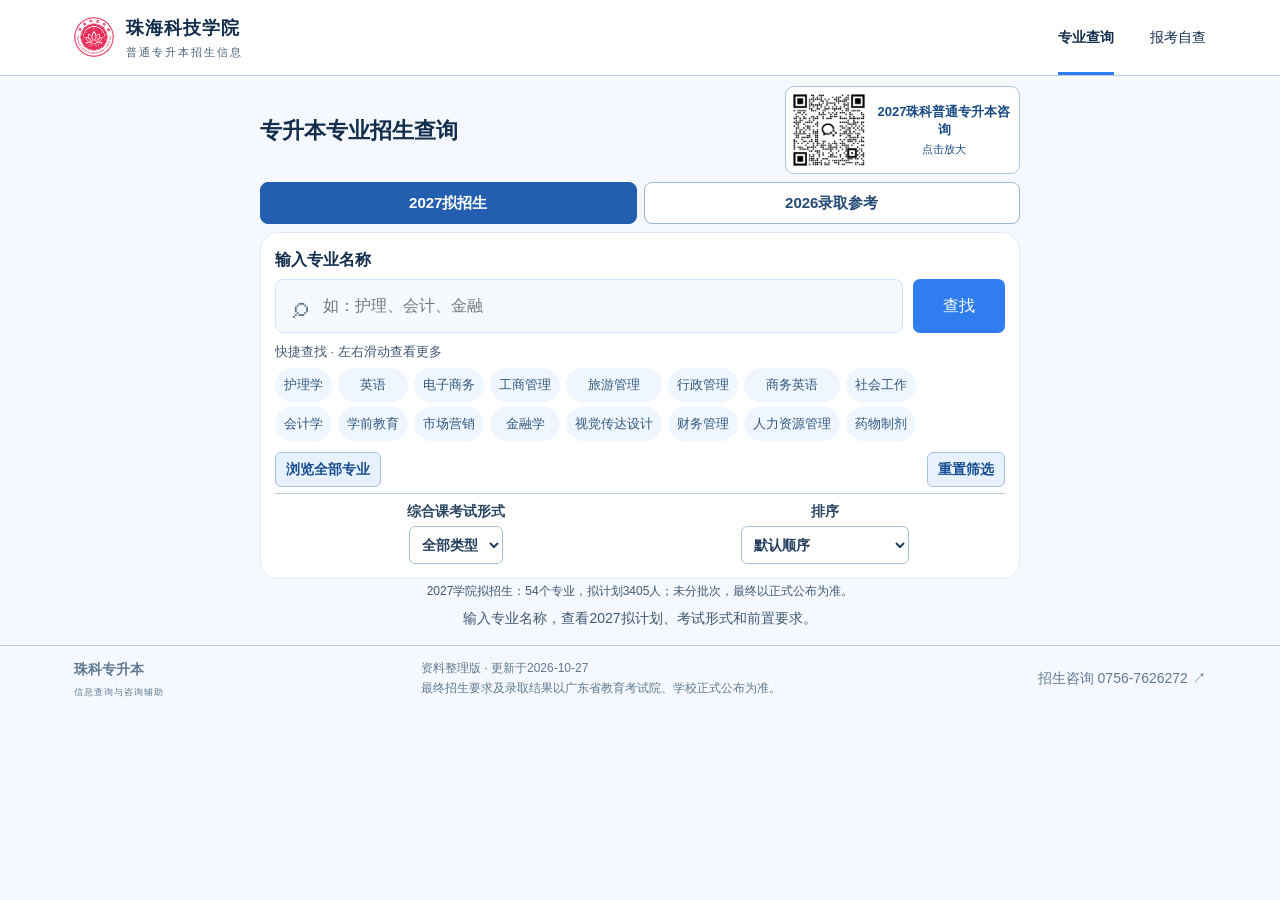
==== commit 9fe896a5: "Integrate 2027 proposed majors, college plans and prerequisites" ====
--- a/index.html
+++ b/index.html
@@ -2,28 +2,28 @@
 <html lang="zh-CN">
 <head>
 <meta charset="utf-8"><meta name="viewport" content="width=device-width,initial-scale=1,viewport-fit=cover">
-<meta name="theme-color" content="#307df0"><meta name="description" content="珠海科技学院普通专升本专业、招生计划、2026年录取分数排位与报考条件查询。免费使用，无需登录。">
+<meta name="theme-color" content="#307df0"><meta name="description" content="珠海科技学院普通专升本2027年拟招生专业、学院拟计划及前置要求，2026年录取数据与报考条件参考查询。免费使用，无需登录。">
 <title>珠科专升本 · 招生信息查询</title>
-<link rel="icon" href="favicon.svg" type="image/svg+xml"><link rel="stylesheet" href="style.css?v=20261027-15">
-<script defer src="data.js?v=20261027-15"></script><script defer src="eligibility.js"></script><script defer src="app.js?v=20261027-15"></script>
+<link rel="icon" href="favicon.svg" type="image/svg+xml"><link rel="stylesheet" href="style.css?v=20261027-16">
+<script defer src="data.js?v=20261027-16"></script><script defer src="eligibility.js"></script><script defer src="app.js?v=20261027-16"></script>
 </head>
 <body>
 <header class="header"><a class="brand" href="#majors"><img class="school-logo" src="school-logo.jpg" alt="珠海科技学院校徽" width="40" height="40"><span>珠海科技学院<small>普通专升本招生信息</small></span></a><nav aria-label="主导航"><a href="#majors" data-nav="majors">专业查询</a><a href="#eligibility" data-nav="eligibility">报考自查</a></nav></header>
 <main>
 <section id="majors" class="page">
-<div class="query-top"><h1 class="query-heading">2026年专业招生查询</h1><button class="consultation-entry" id="openConsultation" type="button" aria-label="放大2027珠科普通专升本咨询二维码"><img src="consultation-2026.png" alt="2027珠科普通专升本咨询二维码" width="76" height="76"><span>2027珠科普通专升本咨询<small>点击放大</small></span></button></div>
-<section class="search-panel" aria-label="专业检索"><form id="searchForm" role="search"><label for="search" class="search-label">输入专业名称</label><div class="search-line"><div class="searchbox"><span aria-hidden="true">⌕</span><input id="search" type="search" placeholder="如：护理、会计、金融" aria-label="输入专业名称" enterkeyhint="search" autocomplete="off"></div><button type="submit" class="button search-submit">查找</button></div></form>
+<div class="query-top"><h1 class="query-heading">专升本专业招生查询</h1><button class="consultation-entry" id="openConsultation" type="button" aria-label="放大2027珠科普通专升本咨询二维码"><img src="consultation-2026.png" alt="2027珠科普通专升本咨询二维码" width="76" height="76"><span>2027珠科普通专升本咨询<small>点击放大</small></span></button></div>
+<div class="year-switch" role="group" aria-label="资料年份"><button type="button" data-year="2027" aria-pressed="true">2027拟招生</button><button type="button" data-year="2026" aria-pressed="false">2026录取参考</button></div><section class="search-panel" aria-label="专业检索"><form id="searchForm" role="search"><label for="search" class="search-label">输入专业名称</label><div class="search-line"><div class="searchbox"><span aria-hidden="true">⌕</span><input id="search" type="search" placeholder="如：护理、会计、金融" aria-label="输入专业名称" enterkeyhint="search" autocomplete="off"></div><button type="submit" class="button search-submit">查找</button></div></form>
 <div class="quick-search"><span>快捷查找 · 左右滑动查看更多</span><button data-query="护理学">护理学</button><button data-query="会计学">会计学</button><button data-query="英语">英语</button><button data-query="学前教育">学前教育</button><button data-query="电子商务">电子商务</button><button data-query="市场营销">市场营销</button><button data-query="工商管理">工商管理</button><button data-query="金融学">金融学</button><button data-query="旅游管理">旅游管理</button><button data-query="视觉传达设计">视觉传达设计</button><button data-query="行政管理">行政管理</button><button data-query="财务管理">财务管理</button><button data-query="商务英语">商务英语</button><button data-query="人力资源管理">人力资源管理</button><button data-query="社会工作">社会工作</button><button data-query="药物制剂">药物制剂</button></div>
 <div class="primary-filters"><input id="batch" type="hidden" value="普通批"><div class="batch-buttons" role="group" aria-label="招生批次"><button type="button" data-batch="普通批" aria-pressed="true">普通批</button><button type="button" data-batch="退役士兵批" aria-pressed="false">退役士兵批</button><button type="button" data-batch="建档立卡批" aria-pressed="false">建档立卡批</button></div></div>
-<div class="filter-actions"><button id="browseAll" type="button">浏览全部专业</button><button id="reset" type="button">重置筛选</button></div><div class="advanced-filters" aria-label="专业筛选"><div class="filter-row"><label>考试类型<select id="exam"><option value="">全部类型</option><option>统考</option><option>校考</option><option>综合考查</option></select></label><label>排序<select id="sort"><option value="code">默认顺序</option><option value="min">2026最低分从低到高</option><option value="plan">计划人数从多到少</option></select></label></div><div id="categories" class="chips" aria-label="按学科门类筛选"></div></div>
+<div class="filter-actions"><button id="browseAll" type="button">浏览全部专业</button><button id="reset" type="button">重置筛选</button></div><div class="advanced-filters" aria-label="专业筛选"><div class="filter-row"><label><span id="examLabel">综合课考试形式</span><select id="exam"><option value="">全部类型</option><option>统考</option><option>校考</option><option value="综合考查">综合考查</option></select></label><label>排序<select id="sort"><option value="code">默认顺序</option><option value="min" id="scoreSort">2026最低分从低到高</option><option value="plan">计划人数从多到少</option></select></label></div><div id="categories" class="chips" aria-label="按学科门类筛选"></div></div>
 </section>
-<p class="query-notice">仅展示2026年招生与录取数据</p>
-<p id="searchStart" class="search-start">输入专业名称，查看计划、录取人数、分数和排位。</p>
+<p class="query-notice">2027为学院拟招生方案，最终以正式公布为准。</p>
+<p id="searchStart" class="search-start">输入专业名称，查看2027拟计划、考试形式和前置要求。</p>
 <div id="resultSection" hidden><div class="results-bar"><p id="resultCount" aria-live="polite"></p></div>
 <p id="batchNote" class="data-note"></p><div id="results" class="cards"></div><div class="load-more"><button id="loadMore" class="quiet" hidden>再显示12个专业</button></div></div>
 
 </section>
-<section id="eligibility" class="page" hidden><div class="page-heading"><p class="eyebrow">ELIGIBILITY CHECK</p><h1>报考条件自查</h1></div><div class="notice"><span class="dot"></span><p><strong>仅适用2026年。</strong>报名已结束，下一年度须核对新政策；结果仅供参考，专业限制另行核验。</p></div><div class="check-layout"><form id="checkForm" class="panel"><div class="section-heading"><h2>基本情况</h2><span class="muted">无需个人身份信息</span></div><div class="form-grid"><label>报考通道<select required name="route"><option value="">请选择</option><option value="normal">普通专升本</option><option value="veteran">退役大学生士兵专项</option></select></label><label>不得报考情形<select required name="excluded"><option value="">请选择</option><option value="no">无以下情形</option><option value="yes">存在以下任一情形</option><option value="unknown">不确定</option></select><small>普通高校非应届在校生（含保留学籍）；考试停考期内；刑事处罚尚在处罚期内。</small></label><label>户籍情况<select required name="hukou"><option value="">请选择</option><option value="gd">广东省户籍</option><option value="other">非广东省户籍</option><option value="unknown">不确定</option></select></label><label>专科毕业情况<select required name="education"><option value="">请选择</option><option value="current">普通高校应届专科毕业生</option><option value="previous">普通高校往届专科毕业生</option><option value="nonfull">成人教育 / 自考 / 网络教育专科</option><option value="other">其他或不确定</option></select></label></div><div id="conditionalFields"></div><button type="submit" class="button">查看自查结果 <span>→</span></button><button type="reset" class="text-button">重新填写</button><p class="muted privacy">答案仅在本页处理，不上传、不保存。</p></form></div><div id="checkResult" aria-live="polite"></div><section class="faq-list" aria-labelledby="faq-title"><h2 id="faq-title">常见问题</h2><article><h3>外省户籍、往届毕业，可以报考吗？</h3><p>2026年普通专升本一般条件中，非广东户籍的相关通道仅面向符合条件的普通高校应届专科毕业生。退役大学生士兵另按专项政策核验。请查看政策原文，勿把本年度规则直接用于下一年度。</p></article><article><h3>自考、成人大专能报吗？</h3><p>按2026年政策，需具有广东户籍连续满3年，基本医疗保险与基本养老保险在广东缴费均累计满1年，并符合专科毕业证日期等要求。已办理2025年12月自考毕业但暂未领证的情形，须按文件进行毕业情况验证。</p></article><article><h3>退役士兵“免试”是否完全不用考？</h3><p>免文化课考试不等于完全免考。学校按专项简章组织综合考查；立功奖励等特殊情形另按政策执行。资格和前置专业要求仍须审核。</p></article><article><h3>达到2026年的最低分，就一定能录取吗？</h3><p>不能据此确定。计划、报考人数、试题难度、科目组和志愿情况都会变化。不同科目或不同口径的排位也不能直接比较，最终以当年正式投档录取为准。</p></article></section><div class="policy-links"><a href="https://eea.gd.gov.cn/ptgk/content/post_4802287.html" target="_blank" rel="noopener">2026政策原文 ↗</a><a href="https://zsb.zcst.edu.cn/2025/1219/c4470a188655/page.htm" target="_blank" rel="noopener">招生简章 ↗</a></div></section>
+<section id="eligibility" class="page" hidden><div class="page-heading"><p class="eyebrow">ELIGIBILITY CHECK</p><h1>报考条件自查</h1></div><div class="notice"><span class="dot"></span><p><strong>以下自查仅适用2026年政策。</strong>2027拟招生专业表不等于报名政策，不能据此确认2027报名资格。</p></div><div class="check-layout"><form id="checkForm" class="panel"><div class="section-heading"><h2>基本情况</h2><span class="muted">无需个人身份信息</span></div><div class="form-grid"><label>报考通道<select required name="route"><option value="">请选择</option><option value="normal">普通专升本</option><option value="veteran">退役大学生士兵专项</option></select></label><label>不得报考情形<select required name="excluded"><option value="">请选择</option><option value="no">无以下情形</option><option value="yes">存在以下任一情形</option><option value="unknown">不确定</option></select><small>普通高校非应届在校生（含保留学籍）；考试停考期内；刑事处罚尚在处罚期内。</small></label><label>户籍情况<select required name="hukou"><option value="">请选择</option><option value="gd">广东省户籍</option><option value="other">非广东省户籍</option><option value="unknown">不确定</option></select></label><label>专科毕业情况<select required name="education"><option value="">请选择</option><option value="current">普通高校应届专科毕业生</option><option value="previous">普通高校往届专科毕业生</option><option value="nonfull">成人教育 / 自考 / 网络教育专科</option><option value="other">其他或不确定</option></select></label></div><div id="conditionalFields"></div><button type="submit" class="button">查看自查结果 <span>→</span></button><button type="reset" class="text-button">重新填写</button><p class="muted privacy">答案仅在本页处理，不上传、不保存。</p></form></div><div id="checkResult" aria-live="polite"></div><section class="faq-list" aria-labelledby="faq-title"><h2 id="faq-title">常见问题</h2><article><h3>外省户籍、往届毕业，可以报考吗？</h3><p>2026年普通专升本一般条件中，非广东户籍的相关通道仅面向符合条件的普通高校应届专科毕业生。退役大学生士兵另按专项政策核验。请查看政策原文，勿把本年度规则直接用于下一年度。</p></article><article><h3>自考、成人大专能报吗？</h3><p>按2026年政策，需具有广东户籍连续满3年，基本医疗保险与基本养老保险在广东缴费均累计满1年，并符合专科毕业证日期等要求。已办理2025年12月自考毕业但暂未领证的情形，须按文件进行毕业情况验证。</p></article><article><h3>退役士兵“免试”是否完全不用考？</h3><p>免文化课考试不等于完全免考。学校按专项简章组织综合考查；立功奖励等特殊情形另按政策执行。资格和前置专业要求仍须审核。</p></article><article><h3>达到2026年的最低分，就一定能录取吗？</h3><p>不能据此确定。计划、报考人数、试题难度、科目组和志愿情况都会变化。不同科目或不同口径的排位也不能直接比较，最终以当年正式投档录取为准。</p></article></section><div class="policy-links"><a href="https://eea.gd.gov.cn/ptgk/content/post_4802287.html" target="_blank" rel="noopener">2026政策原文 ↗</a><a href="https://zsb.zcst.edu.cn/2025/1219/c4470a188655/page.htm" target="_blank" rel="noopener">招生简章 ↗</a></div></section>
 </main>
 <footer><div class="footer-brand">珠科专升本 <span>信息查询与咨询辅助</span></div><p>资料整理版 · 更新于2026-10-27<br>最终招生要求及录取结果以广东省教育考试院、学校正式公布为准。</p><a href="tel:07567626272">招生咨询 0756-7626272 ↗</a></footer>
 <dialog id="consultationDialog" aria-labelledby="consultationTitle"><div class="dialog-top"><h2 id="consultationTitle">2027珠科普通专升本咨询</h2><button data-close aria-label="关闭咨询群二维码">×</button></div><div class="consultation-large"><img src="consultation-2026.png" alt="2027珠科普通专升本咨询二维码"><p>请使用微信扫码，或长按二维码识别加入咨询群。</p></div></dialog>
--- a/style.css
+++ b/style.css
@@ -66,3 +66,6 @@
 .query-top{display:flex;justify-content:space-between;align-items:center;gap:10px;margin:10px 0 8px}.query-top .query-heading{margin:0;min-width:0}.consultation-entry{flex:0 0 auto;display:flex;align-items:center;gap:7px;background:white;border:1px solid #aec6e3;border-radius:9px;padding:5px;color:#194b85;cursor:pointer}.consultation-entry img{display:block;width:76px;height:76px}.consultation-entry span{font-size:13px;font-weight:600;line-height:1.4}.consultation-entry small{display:block;font-size:11px;font-weight:400;margin-top:3px}.consultation-large{padding:12px;text-align:center}.consultation-large img{display:block;width:100%;max-width:396px;height:auto;margin:auto}.consultation-large p{font-size:14px;line-height:1.6;margin:10px 0 0;color:#304b6c}#consultationDialog{width:min(440px,calc(100vw - 24px));max-width:calc(100vw - 24px);padding:0}#consultationDialog .dialog-top h2{font-size:18px}@media(max-width:650px){.query-top{gap:6px;margin:8px 0}.query-top .query-heading{font-size:18px}.consultation-entry{display:block;padding:3px}.consultation-entry img{width:66px;height:66px}.consultation-entry span{display:block;font-size:11px}.consultation-entry small{display:none}}
 
 .consultation-entry span{max-width:140px;white-space:normal}@media(max-width:650px){.consultation-entry{width:94px}.consultation-entry img{margin:auto}.consultation-entry span{font-size:11px;max-width:86px;margin:2px auto 0;line-height:1.35}}
+
+/* Separate proposed 2027 admissions from historical 2026 results */
+.year-switch{display:grid;grid-template-columns:1fr 1fr;gap:7px;margin:0 0 8px}.year-switch button{font-size:15px;font-weight:600;min-height:42px;background:#fff;color:#244b76;border:1px solid #9ab8dd;border-radius:8px;padding:7px}.year-switch button[aria-pressed="true"]{background:#235eb0;color:#fff;border-color:#235eb0}.primary-filters[hidden],#categories[hidden]{display:none!important}.proposal-card .proposal-badge{color:#6b470c;background:#fff0d2;white-space:nowrap}.proposal-requirements{white-space:pre-line;overflow-wrap:anywhere;font-size:14px;line-height:1.65}.admission-metrics .exam-kind{font-size:18px}.proposal-actions{display:flex;justify-content:space-between;align-items:center;gap:8px;padding:6px 0}.proposal-actions button{border:0;background:transparent;color:#185a9d;font-size:13px;padding:7px 0;min-height:36px}.proposal-actions span{font-size:12px;color:#586b81}.proposal-card .count-note{font-size:12px;line-height:1.5}.proposal-card .subline{line-height:1.5}
